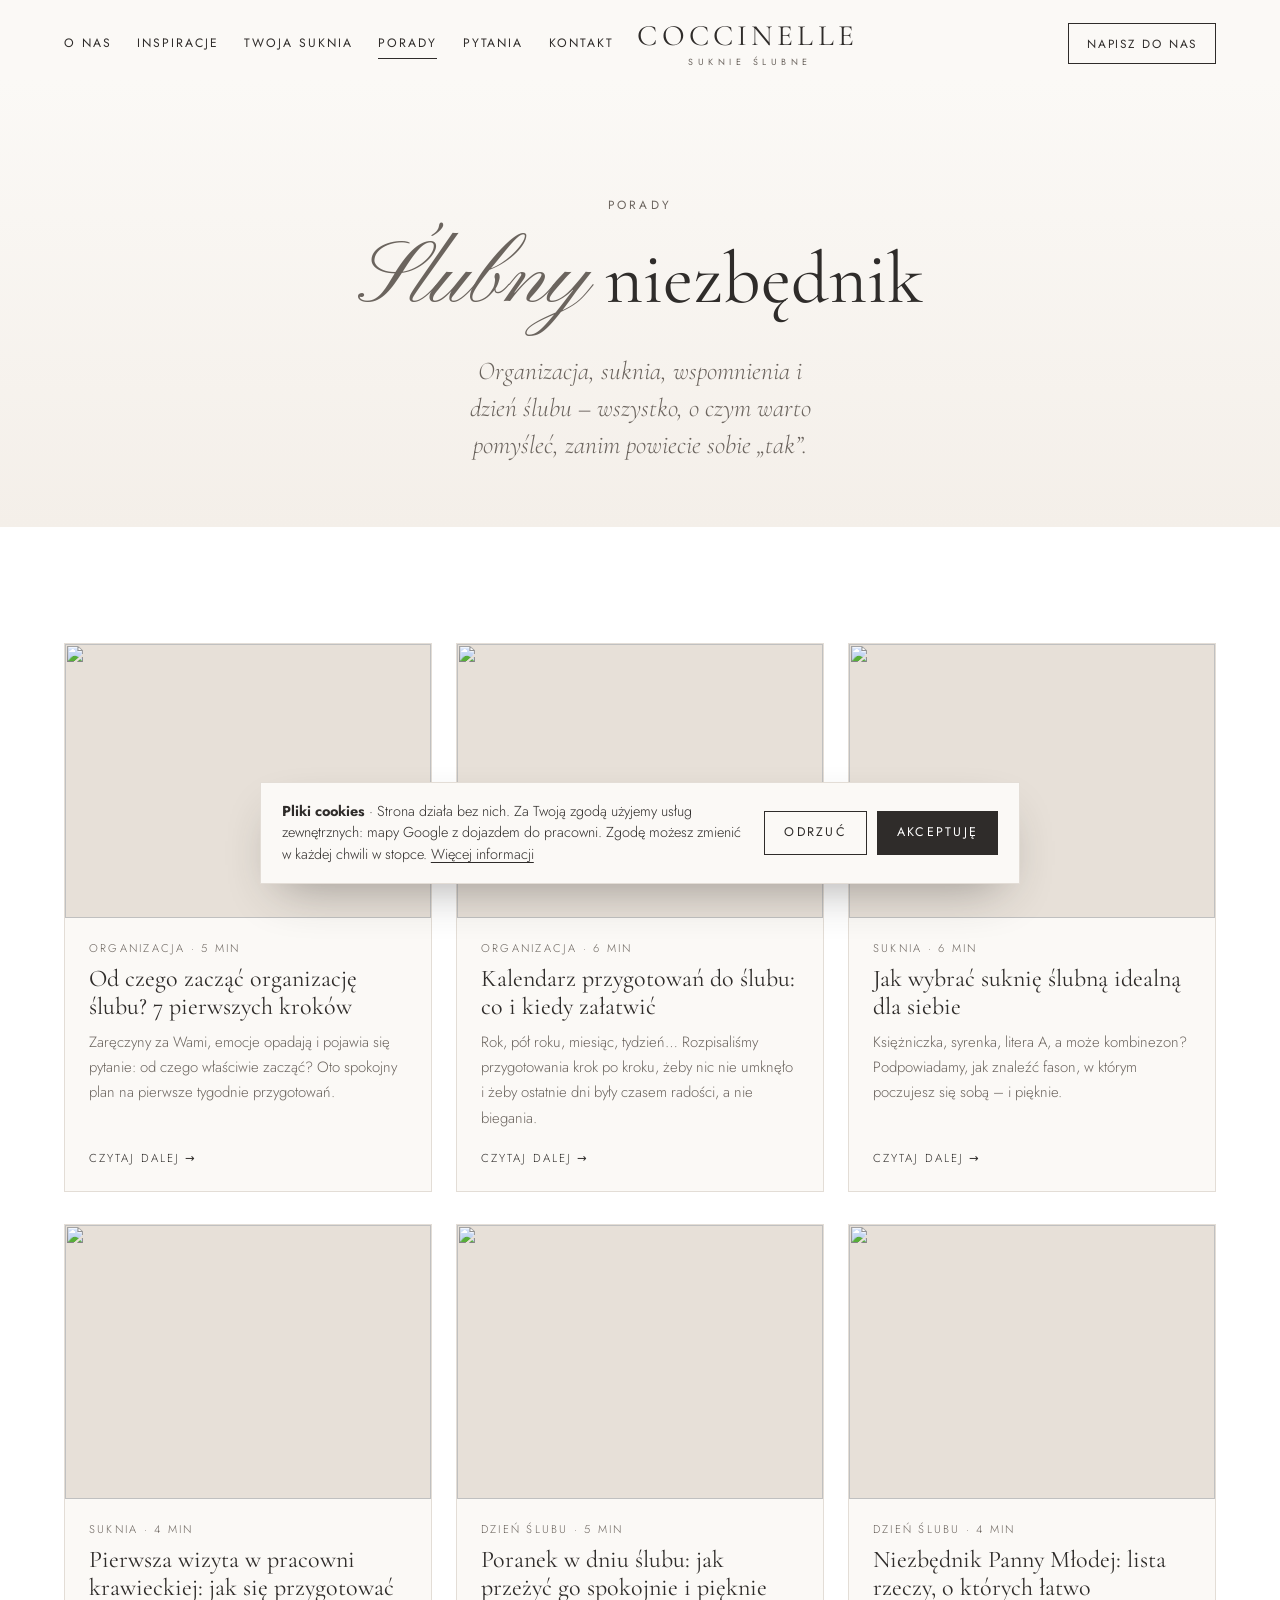
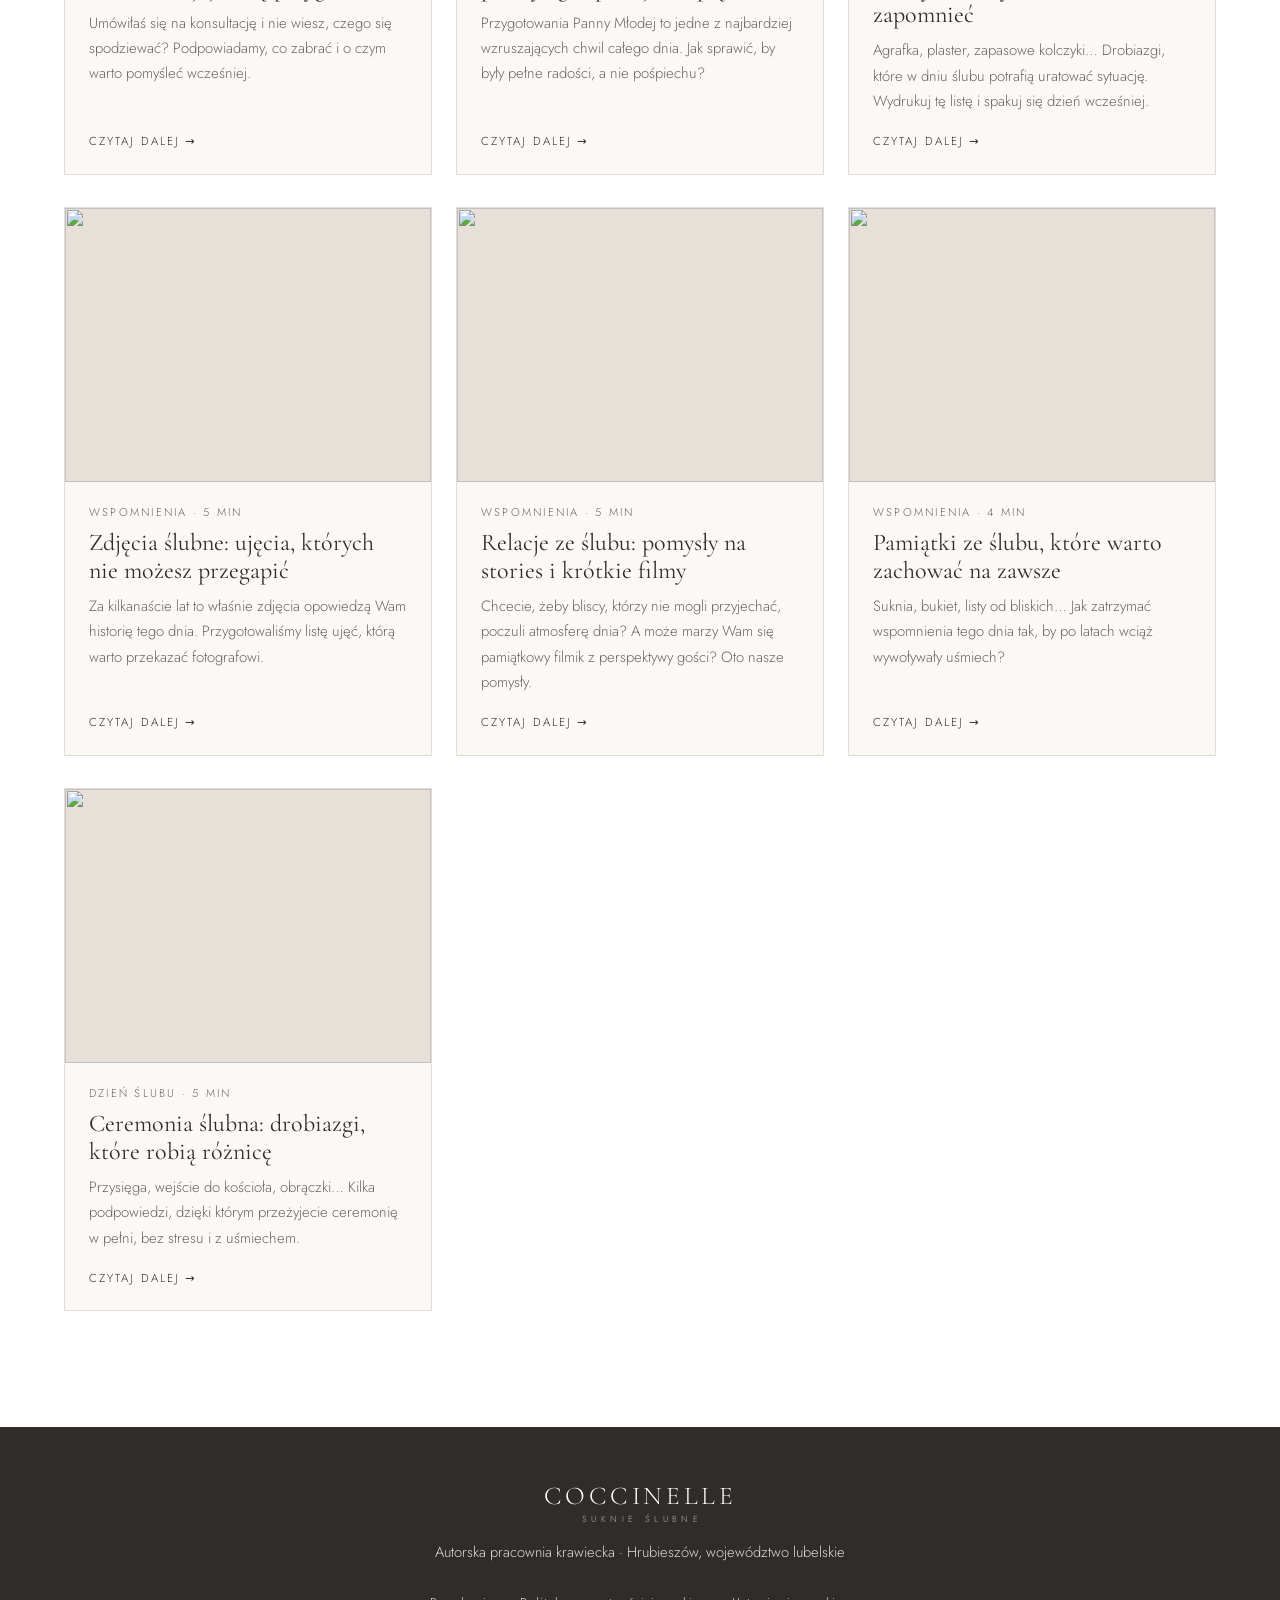
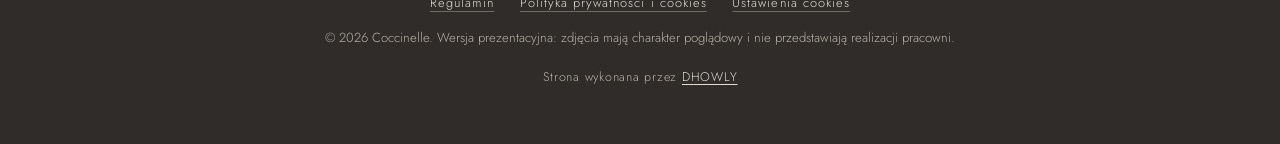
==== porady/index.html @ c15c044d "Merge main (opinie, godziny, cookies) do gałęzi domeny Co-Authored-By: Claude Opus 5.5 <noreply@anth" ====
<!doctype html>
<html lang="pl">
<head>
<meta charset="utf-8">
<meta name="viewport" content="width=device-width, initial-scale=1">
<title>Porady dla Panny Młodej · Coccinelle Suknie Ślubne</title>
<meta name="description" content="Jak zorganizować ślub, wybrać suknię i niczego nie zapomnieć. Praktyczne porady dla Par Młodych od pracowni Coccinelle.">
<meta property="og:title" content="Porady dla Panny Młodej · Coccinelle Suknie Ślubne">
<meta property="og:description" content="Jak zorganizować ślub, wybrać suknię i niczego nie zapomnieć. Praktyczne porady dla Par Młodych od pracowni Coccinelle.">
<meta property="og:type" content="website">
<meta property="og:locale" content="pl_PL">
<meta property="og:site_name" content="Coccinelle Suknie Ślubne">
<meta property="og:url" content="https://pracowniacoccinelle.com/porady/">
<link rel="canonical" href="https://pracowniacoccinelle.com/porady/">
<meta name="twitter:card" content="summary_large_image">
<meta property="og:image" content="https://images.unsplash.com/photo-1513128034602-7814ccaddd4e?auto=format&fit=crop&w=1200&q=80&h=630">
<meta name="theme-color" content="#fbf9f6">
<link rel="icon" href="../images/favicon.svg" type="image/svg+xml">
<link rel="apple-touch-icon" href="../images/apple-touch-icon.png">
<link rel="preconnect" href="https://fonts.googleapis.com">
<link rel="preconnect" href="https://fonts.gstatic.com" crossorigin>
<link rel="preconnect" href="https://images.unsplash.com">
<link href="https://fonts.googleapis.com/css2?family=Cormorant+Garamond:ital,wght@0,300;0,400;0,500;1,300;1,400&family=Jost:wght@300;400;500&family=Pinyon+Script&display=swap" rel="stylesheet">
<link rel="stylesheet" href="../style.css?v=15">
<script>document.documentElement.classList.add('js')</script>
</head>
<body class="blog-page">
<a class="skip-link" href="#main" data-i18n="skip">Przejdź do treści</a>

<header class="nav scrolled" id="top">
  <div class="nav-left">
    <button class="nav-toggle" type="button" aria-label="Otwórz menu" aria-expanded="false" aria-controls="nav-links"><span></span><span></span></button>
    <nav class="nav-links" id="nav-links" aria-label="Menu">
      <a href="../index.html#o-nas" data-i18n="nav.about">O nas</a>
      <a href="../index.html#suknie" data-i18n="nav.dresses">Inspiracje</a>
      <a href="../index.html#kreator" data-i18n="nav.creator">Twoja suknia</a>
      <a href="index.html" data-i18n="nav.blog" class="current">Porady</a>
      <a href="../index.html#pytania" data-i18n="nav.faq">Pytania</a>
      <a href="../index.html#kontakt" data-i18n="nav.contact">Kontakt</a>
      <a href="../index.html#wycena" class="nav-mobile-only" data-i18n="nav.quote">Napisz do nas</a>
    </nav>
  </div>
  <a href="../index.html" class="brand" aria-label="Coccinelle Suknie Ślubne">
    <span class="brand-text">Coccinelle<small>Suknie Ślubne</small></span>
  </a>
  <div class="nav-right">
    <a href="../index.html#wycena" class="nav-cta" data-i18n="nav.quote">Napisz do nas</a>
  </div>
</header>

<main id="main">
<section class="blog-hero">
  <p class="eyebrow" data-i18n="blog.eyebrow">Porady</p>
  <h1 data-i18n="blog.title"><span class="script">Ślubny</span> niezbędnik</h1>
  <p class="lead" data-i18n="blog.lead">Organizacja, suknia, wspomnienia i dzień ślubu – wszystko, o czym warto pomyśleć, zanim powiecie sobie „tak”.</p>
</section>

<section class="blog-list">
  <div class="post-grid">
    <a class="post-card reveal" href="od-czego-zaczac-organizacje-slubu.html">
      <div class="post-card-img"><img src="https://images.unsplash.com/photo-1513128034602-7814ccaddd4e?auto=format&fit=crop&w=700&q=80&h=520" alt="" loading="lazy"></div>
      <p class="post-meta"><span data-lang="pl">Organizacja · 5 min</span><span data-lang="fr" hidden>Organisation · 5 min</span></p>
      <h3><span data-lang="pl">Od czego zacząć organizację ślubu? 7 pierwszych kroków</span><span data-lang="fr" hidden>Par où commencer l&#x27;organisation du mariage ? 7 premières étapes</span></h3>
      <p class="post-excerpt"><span data-lang="pl">Zaręczyny za Wami, emocje opadają i pojawia się pytanie: od czego właściwie zacząć? Oto spokojny plan na pierwsze tygodnie przygotowań.</span><span data-lang="fr" hidden>Les fiançailles sont passées, l&#x27;émotion retombe et une question arrive : par où commencer ? Voici un plan serein pour les premières semaines.</span></p>
      <span class="post-more" data-i18n="blog.more">Czytaj dalej</span>
    </a>
    <a class="post-card reveal" href="kalendarz-przygotowan-do-slubu.html">
      <div class="post-card-img"><img src="https://images.unsplash.com/photo-1519225421980-715cb0215aed?auto=format&fit=crop&w=700&q=80&h=520" alt="" loading="lazy"></div>
      <p class="post-meta"><span data-lang="pl">Organizacja · 6 min</span><span data-lang="fr" hidden>Organisation · 6 min</span></p>
      <h3><span data-lang="pl">Kalendarz przygotowań do ślubu: co i kiedy załatwić</span><span data-lang="fr" hidden>Rétroplanning du mariage : quoi faire et quand</span></h3>
      <p class="post-excerpt"><span data-lang="pl">Rok, pół roku, miesiąc, tydzień… Rozpisaliśmy przygotowania krok po kroku, żeby nic nie umknęło i żeby ostatnie dni były czasem radości, a nie biegania.</span><span data-lang="fr" hidden>Un an, six mois, un mois, une semaine… Nous avons détaillé les préparatifs étape par étape, pour que rien ne vous échappe et que les derniers jours soient joyeux, pas une course.</span></p>
      <span class="post-more" data-i18n="blog.more">Czytaj dalej</span>
    </a>
    <a class="post-card reveal" href="jak-wybrac-suknie-slubna.html">
      <div class="post-card-img"><img src="https://images.unsplash.com/photo-1591221662157-6f62de5508eb?auto=format&fit=crop&w=700&q=80&h=520" alt="" loading="lazy"></div>
      <p class="post-meta"><span data-lang="pl">Suknia · 6 min</span><span data-lang="fr" hidden>Robe · 6 min</span></p>
      <h3><span data-lang="pl">Jak wybrać suknię ślubną idealną dla siebie</span><span data-lang="fr" hidden>Comment choisir la robe de mariée idéale pour vous</span></h3>
      <p class="post-excerpt"><span data-lang="pl">Księżniczka, syrenka, litera A, a może kombinezon? Podpowiadamy, jak znaleźć fason, w którym poczujesz się sobą – i pięknie.</span><span data-lang="fr" hidden>Princesse, sirène, trapèze ou combinaison ? Nos conseils pour trouver la coupe dans laquelle vous vous sentirez vous-même, et magnifique.</span></p>
      <span class="post-more" data-i18n="blog.more">Czytaj dalej</span>
    </a>
    <a class="post-card reveal" href="pierwsza-wizyta-w-pracowni.html">
      <div class="post-card-img"><img src="https://images.unsplash.com/photo-1521467752200-3bccf80f16ed?auto=format&fit=crop&w=700&q=80&h=520" alt="" loading="lazy"></div>
      <p class="post-meta"><span data-lang="pl">Suknia · 4 min</span><span data-lang="fr" hidden>Robe · 4 min</span></p>
      <h3><span data-lang="pl">Pierwsza wizyta w pracowni krawieckiej: jak się przygotować</span><span data-lang="fr" hidden>Premier rendez-vous à l&#x27;atelier de couture : comment se préparer</span></h3>
      <p class="post-excerpt"><span data-lang="pl">Umówiłaś się na konsultację i nie wiesz, czego się spodziewać? Podpowiadamy, co zabrać i o czym warto pomyśleć wcześniej.</span><span data-lang="fr" hidden>Vous avez pris rendez-vous et ne savez pas à quoi vous attendre ? Voici quoi apporter et à quoi réfléchir avant.</span></p>
      <span class="post-more" data-i18n="blog.more">Czytaj dalej</span>
    </a>
    <a class="post-card reveal" href="poranek-w-dniu-slubu.html">
      <div class="post-card-img"><img src="https://images.unsplash.com/photo-1532454781337-fc3edff34f91?auto=format&fit=crop&w=700&q=80&h=520" alt="" loading="lazy"></div>
      <p class="post-meta"><span data-lang="pl">Dzień ślubu · 5 min</span><span data-lang="fr" hidden>Jour J · 5 min</span></p>
      <h3><span data-lang="pl">Poranek w dniu ślubu: jak przeżyć go spokojnie i pięknie</span><span data-lang="fr" hidden>Le matin du mariage : le vivre sereinement et joliment</span></h3>
      <p class="post-excerpt"><span data-lang="pl">Przygotowania Panny Młodej to jedne z najbardziej wzruszających chwil całego dnia. Jak sprawić, by były pełne radości, a nie pośpiechu?</span><span data-lang="fr" hidden>Les préparatifs de la mariée font partie des moments les plus émouvants de la journée. Comment les remplir de joie plutôt que de précipitation ?</span></p>
      <span class="post-more" data-i18n="blog.more">Czytaj dalej</span>
    </a>
    <a class="post-card reveal" href="niezbednik-panny-mlodej.html">
      <div class="post-card-img"><img src="https://images.unsplash.com/photo-1708743978241-a447efb1ee02?auto=format&fit=crop&w=700&q=80&h=520" alt="" loading="lazy"></div>
      <p class="post-meta"><span data-lang="pl">Dzień ślubu · 4 min</span><span data-lang="fr" hidden>Jour J · 4 min</span></p>
      <h3><span data-lang="pl">Niezbędnik Panny Młodej: lista rzeczy, o których łatwo zapomnieć</span><span data-lang="fr" hidden>Le kit de survie de la mariée : tout ce qu&#x27;on oublie facilement</span></h3>
      <p class="post-excerpt"><span data-lang="pl">Agrafka, plaster, zapasowe kolczyki… Drobiazgi, które w dniu ślubu potrafią uratować sytuację. Wydrukuj tę listę i spakuj się dzień wcześniej.</span><span data-lang="fr" hidden>Épingle à nourrice, pansement, boucles d&#x27;oreilles de rechange… Ces petites choses qui sauvent la situation le jour J. Imprimez cette liste et préparez tout la veille.</span></p>
      <span class="post-more" data-i18n="blog.more">Czytaj dalej</span>
    </a>
    <a class="post-card reveal" href="zdjecia-slubne-lista-ujec.html">
      <div class="post-card-img"><img src="https://images.unsplash.com/photo-1583939003579-730e3918a45a?auto=format&fit=crop&w=700&q=80&h=520" alt="" loading="lazy"></div>
      <p class="post-meta"><span data-lang="pl">Wspomnienia · 5 min</span><span data-lang="fr" hidden>Souvenirs · 5 min</span></p>
      <h3><span data-lang="pl">Zdjęcia ślubne: ujęcia, których nie możesz przegapić</span><span data-lang="fr" hidden>Photos de mariage : les images à ne pas manquer</span></h3>
      <p class="post-excerpt"><span data-lang="pl">Za kilkanaście lat to właśnie zdjęcia opowiedzą Wam historię tego dnia. Przygotowaliśmy listę ujęć, którą warto przekazać fotografowi.</span><span data-lang="fr" hidden>Dans quelques années, ce sont les photos qui vous raconteront l&#x27;histoire de cette journée. Voici une liste de plans à transmettre à votre photographe.</span></p>
      <span class="post-more" data-i18n="blog.more">Czytaj dalej</span>
    </a>
    <a class="post-card reveal" href="pomysly-na-relacje-ze-slubu.html">
      <div class="post-card-img"><img src="https://images.unsplash.com/photo-1648154164366-d067faecdc51?auto=format&fit=crop&w=700&q=80&h=520" alt="" loading="lazy"></div>
      <p class="post-meta"><span data-lang="pl">Wspomnienia · 5 min</span><span data-lang="fr" hidden>Souvenirs · 5 min</span></p>
      <h3><span data-lang="pl">Relacje ze ślubu: pomysły na stories i krótkie filmy</span><span data-lang="fr" hidden>Mariage en stories : idées de vidéos courtes et de stories</span></h3>
      <p class="post-excerpt"><span data-lang="pl">Chcecie, żeby bliscy, którzy nie mogli przyjechać, poczuli atmosferę dnia? A może marzy Wam się pamiątkowy filmik z perspektywy gości? Oto nasze pomysły.</span><span data-lang="fr" hidden>Vous voulez que vos proches qui n&#x27;ont pas pu venir ressentent l&#x27;ambiance ? Ou rêvez d&#x27;un petit film souvenir vu par les invités ? Voici nos idées.</span></p>
      <span class="post-more" data-i18n="blog.more">Czytaj dalej</span>
    </a>
    <a class="post-card reveal" href="pamiatki-ze-slubu.html">
      <div class="post-card-img"><img src="https://images.unsplash.com/photo-1515934751635-c81c6bc9a2d8?auto=format&fit=crop&w=700&q=80&h=520" alt="" loading="lazy"></div>
      <p class="post-meta"><span data-lang="pl">Wspomnienia · 4 min</span><span data-lang="fr" hidden>Souvenirs · 4 min</span></p>
      <h3><span data-lang="pl">Pamiątki ze ślubu, które warto zachować na zawsze</span><span data-lang="fr" hidden>Les souvenirs de mariage à garder pour toujours</span></h3>
      <p class="post-excerpt"><span data-lang="pl">Suknia, bukiet, listy od bliskich… Jak zatrzymać wspomnienia tego dnia tak, by po latach wciąż wywoływały uśmiech?</span><span data-lang="fr" hidden>La robe, le bouquet, les lettres des proches… Comment garder les souvenirs de cette journée pour qu&#x27;ils fassent encore sourire des années plus tard ?</span></p>
      <span class="post-more" data-i18n="blog.more">Czytaj dalej</span>
    </a>
    <a class="post-card reveal" href="ceremonia-slubna-drobiazgi.html">
      <div class="post-card-img"><img src="https://images.unsplash.com/photo-1523438885200-e635ba2c371e?auto=format&fit=crop&w=700&q=80&h=520" alt="" loading="lazy"></div>
      <p class="post-meta"><span data-lang="pl">Dzień ślubu · 5 min</span><span data-lang="fr" hidden>Jour J · 5 min</span></p>
      <h3><span data-lang="pl">Ceremonia ślubna: drobiazgi, które robią różnicę</span><span data-lang="fr" hidden>La cérémonie : les petits détails qui font la différence</span></h3>
      <p class="post-excerpt"><span data-lang="pl">Przysięga, wejście do kościoła, obrączki… Kilka podpowiedzi, dzięki którym przeżyjecie ceremonię w pełni, bez stresu i z uśmiechem.</span><span data-lang="fr" hidden>Les vœux, l&#x27;entrée, les alliances… Quelques conseils pour vivre pleinement la cérémonie, sans stress et avec le sourire.</span></p>
      <span class="post-more" data-i18n="blog.more">Czytaj dalej</span>
    </a>
  </div>
</section>

</main>

<footer class="footer">
  <p class="footer-brand">Coccinelle<small>Suknie Ślubne</small></p>
  <p data-i18n="foot.1">Autorska pracownia krawiecka · Hrubieszów, województwo lubelskie</p>
  <nav class="footer-links" aria-label="Informacje prawne" data-i18n-aria="foot.legal">
    <a href="../informacje/regulamin.html" data-i18n="foot.terms">Regulamin</a>
    <a href="../informacje/prywatnosc.html" data-i18n="foot.privacy">Polityka prywatności i cookies</a>
    <button type="button" class="cookie-open" data-i18n="foot.cookies" hidden>Ustawienia cookies</button>
  </nav>
  <p class="muted">© <span id="year"></span> Coccinelle. <span data-provisional data-i18n="foot.2">Wersja prezentacyjna: zdjęcia mają charakter poglądowy i nie przedstawiają realizacji pracowni.</span></p>
  <p class="muted made-by" id="made-by" hidden></p>
</footer>

<script src="../i18n.js?v=15"></script>
<script src="../content.js?v=15"></script>
<script src="../script.js?v=15"></script>
<script src="../footer.js?v=15"></script>
</body>
</html>
---- style.css ----
/* =====================================================================
   Coccinelle Suknie Ślubne · arkusz stylów
   ===================================================================== */
:root{
  --ivory:#fbf9f6;
  --cream:#f4efe9;
  --sand:#e7e0d8;
  --line:#e3ddd6;
  --stone:#a59d95;      /* tylko dekoracje · décor uniquement */
  --muted:#6b645e;      /* małe teksty (kontrast AA) · petits textes */
  --text:#45413e;
  --ink:#2f2c2a;
  --rose:#b4636a;
  --ok:#4f6f52;
  --err:#9d4b40;
  --serif:'Cormorant Garamond', Georgia, serif;
  --sans:'Jost', system-ui, -apple-system, 'Segoe UI', sans-serif;
  --script:'Pinyon Script', cursive;
  --pad-x:clamp(1.15rem,5vw,4rem);
  --pad-y:clamp(4.5rem,9vw,7.5rem);
  --ease:cubic-bezier(.2,.7,.2,1);
}
*{box-sizing:border-box;margin:0;padding:0}
html{scroll-behavior:smooth;scroll-padding-top:5.5rem;-webkit-text-size-adjust:100%}
body{font-family:var(--sans);font-weight:300;color:var(--text);background:var(--ivory);line-height:1.7;font-size:1rem;-webkit-font-smoothing:antialiased;overflow-x:hidden}
body.modal-open,body.menu-open{overflow:hidden}
img{display:block;max-width:100%;height:auto}
a{color:inherit}
button{font:inherit;color:inherit}
h1,h2,h3,h4{font-family:var(--serif);font-weight:400;line-height:1.15;color:var(--ink)}
h2{font-size:clamp(2.1rem,4.4vw,3.2rem);letter-spacing:-.005em}
h2 em,h3 em{font-style:italic;color:var(--muted)}
.script{font-family:var(--script);font-weight:400}
.eyebrow{font-size:.74rem;font-weight:400;letter-spacing:.26em;text-transform:uppercase;color:var(--muted);margin-bottom:1rem}
.muted{color:var(--muted);font-size:.92rem}
section{padding:var(--pad-y) var(--pad-x)}
[hidden]{display:none!important}
.sr-only{position:absolute!important;width:1px;height:1px;padding:0;margin:-1px;overflow:hidden;clip:rect(0 0 0 0);white-space:nowrap;border:0}
.skip-link{position:absolute;left:1rem;top:-3rem;z-index:200;background:var(--ink);color:#fff;padding:.6rem 1rem;text-decoration:none;font-size:.85rem}
.skip-link:focus{top:1rem}
:focus-visible{outline:2px solid var(--ink);outline-offset:3px}
.hero-full :focus-visible,.has-hero .nav:not(.scrolled) :focus-visible,.footer :focus-visible{outline-color:#fff}

/* ---------- Przyciski · Boutons ---------- */
.btn{display:inline-flex;align-items:center;justify-content:center;gap:.6rem;min-height:3.1rem;padding:.85rem 1.9rem;font-family:var(--sans);font-size:.78rem;font-weight:400;letter-spacing:.18em;text-transform:uppercase;text-decoration:none;border:1px solid var(--ink);background:none;color:var(--ink);cursor:pointer;transition:background .3s,color .3s,border-color .3s}
.btn-dark{background:var(--ink);color:#fff}
.btn-dark:hover{background:#4a4542;border-color:#4a4542}
.btn-ghost:hover{background:var(--ink);color:#fff}
.btn[disabled]{opacity:.4;cursor:not-allowed;pointer-events:none}
.btn-light{background:#fff;color:var(--ink);border-color:#fff}
.btn-light:hover{background:transparent;color:#fff}
.btn-outline-light{border-color:rgba(255,255,255,.85);color:#fff}
.btn-outline-light:hover{background:#fff;color:var(--ink)}
.link-btn{background:none;border:0;padding:.2rem 0;font-size:.82rem;letter-spacing:.06em;color:var(--muted);text-decoration:underline;text-underline-offset:3px;cursor:pointer}
.link-btn:hover{color:var(--ink)}

/* ---------- Nawigacja (menu po lewej) · Navigation ---------- */
.nav{position:fixed;inset:0 0 auto 0;z-index:50;display:grid;grid-template-columns:1fr auto 1fr;align-items:center;padding:1.3rem var(--pad-x);transition:background .35s,padding .35s,box-shadow .35s,color .35s;color:var(--ink)}
.nav.scrolled{background:rgba(251,249,246,.96);backdrop-filter:blur(8px);-webkit-backdrop-filter:blur(8px);box-shadow:0 1px 0 var(--line);padding-top:.8rem;padding-bottom:.8rem}
.nav-left{display:flex;align-items:center;gap:1.2rem;justify-self:start}
.nav-right{justify-self:end;display:flex;align-items:center}
.brand{justify-self:center;display:flex;flex-direction:column;align-items:center;text-decoration:none;padding:0 1.5rem}
.brand-text{display:block;font-family:var(--serif);font-size:1.85rem;font-weight:400;letter-spacing:.14em;text-transform:uppercase;text-align:center;line-height:1}
.brand-text small{display:block;font-family:var(--sans);font-size:.56rem;letter-spacing:.5em;padding-left:.5em;text-transform:uppercase;color:var(--muted);margin-top:.45rem}
.nav-links{display:flex;gap:1.6rem;align-items:center}
.nav-links a{text-decoration:none;font-size:.76rem;font-weight:400;letter-spacing:.16em;text-transform:uppercase;position:relative;white-space:nowrap;padding:.3rem 0}
.nav-links a::after{content:"";position:absolute;left:0;bottom:0;height:1px;width:0;background:currentColor;transition:width .3s}
.nav-links a:hover::after,.nav-links a.current::after{width:100%}
.nav-cta{text-decoration:none;font-size:.74rem;font-weight:400;letter-spacing:.16em;text-transform:uppercase;border:1px solid currentColor;padding:.6rem 1.1rem;transition:background .3s,color .3s;white-space:nowrap}
.nav-cta:hover{background:var(--ink);color:#fff;border-color:var(--ink)}
.nav-mobile-only{display:none}
.nav-toggle{display:none;background:none;border:0;width:44px;height:44px;position:relative;cursor:pointer;margin-left:-10px}
.nav-toggle span{position:absolute;left:10px;right:10px;height:1px;background:currentColor;transition:transform .3s,top .3s}
.nav-toggle span:first-child{top:17px}.nav-toggle span:last-child{top:26px}
.nav-toggle[aria-expanded="true"] span:first-child{top:22px;transform:rotate(45deg)}
.nav-toggle[aria-expanded="true"] span:last-child{top:22px;transform:rotate(-45deg)}
.has-hero .nav:not(.scrolled){color:#fff}
.has-hero .nav:not(.scrolled) .brand-text small{color:rgba(255,255,255,.85)}
.has-hero .nav:not(.scrolled) .nav-cta:hover{background:#fff;color:var(--ink);border-color:#fff}
.has-hero .nav:not(.scrolled)::before{content:"";position:absolute;inset:0 0 -50px 0;background:linear-gradient(rgba(20,18,17,.5),transparent);z-index:-1;pointer-events:none}
@media (max-width:1180px) and (min-width:861px){
  .nav-links{gap:1rem}.nav-links a{font-size:.68rem;letter-spacing:.1em}
  .brand{padding:0 1rem}.brand-text{font-size:1.4rem;letter-spacing:.1em}
}
@media (max-width:860px){
  .nav{padding-top:.9rem;padding-bottom:.9rem}
  .nav-toggle{display:block;z-index:6}
  .nav-links{position:fixed;inset:0 auto 0 0;width:min(82vw,330px);height:100vh;height:100dvh;flex-direction:column;align-items:flex-start;gap:1.4rem;background:var(--ivory);color:var(--ink);padding:6.5rem 2rem 3rem;transform:translateX(-102%);visibility:hidden;transition:transform .4s var(--ease),visibility 0s .4s;box-shadow:10px 0 30px -15px rgba(0,0,0,.25);z-index:5}
  .nav-links.open{transform:none;visibility:visible;transition:transform .4s var(--ease)}
  .nav-links a{font-size:.9rem;letter-spacing:.16em;color:var(--ink)}
  .nav-mobile-only{display:inline}
  .brand{padding:0 .5rem}
  .brand-text{font-size:1.3rem;letter-spacing:.1em}
  .brand-text small{font-size:.48rem;letter-spacing:.38em}
  .nav-cta{padding:.5rem .75rem;font-size:.64rem;letter-spacing:.1em}
  body.menu-open .nav{color:var(--ink)}
  body.menu-open::after{content:"";position:fixed;inset:0;background:rgba(30,28,27,.35);z-index:40}
}
@media (max-width:420px){.brand-text small{display:none}.nav-cta{font-size:.6rem;padding:.45rem .6rem}}

/* ---------- Hero ---------- */
.hero-full{position:relative;display:flex;align-items:flex-end;min-height:100vh;min-height:100svh;padding:0 clamp(1.2rem,6vw,5rem) clamp(4.5rem,11vh,7.5rem);background:#2b2826;color:#fff;overflow:hidden}
.hero-bg,.hero-bg img{position:absolute;inset:0;width:100%;height:100%}
.hero-bg img{object-fit:cover;object-position:center 60%;animation:heroZoom 16s ease-out both}
@keyframes heroZoom{from{transform:scale(1.06)}to{transform:scale(1)}}
.hero-full::after{content:"";position:absolute;inset:0;background:linear-gradient(90deg,rgba(25,22,20,.62) 0%,rgba(25,22,20,.25) 55%,rgba(25,22,20,0) 80%),linear-gradient(0deg,rgba(25,22,20,.45),transparent 45%)}
.hero-text{position:relative;z-index:1;max-width:640px;animation:heroIn 1s .15s var(--ease) both}
@keyframes heroIn{from{opacity:0;transform:translateY(18px)}to{opacity:1;transform:none}}
.hero-full .eyebrow{color:rgba(255,255,255,.9)}
.hero-full h1{color:#fff;font-size:clamp(2.7rem,6.4vw,5.4rem);margin-bottom:1.3rem}
.hero-full h1 .script{display:block;font-size:1.3em;line-height:1.1;margin-bottom:.05em}
.lead{font-family:var(--serif);font-style:italic;font-size:clamp(1.25rem,2.2vw,1.6rem);color:var(--muted);max-width:32ch;margin-bottom:2.3rem;line-height:1.45}
.hero-full .lead{color:rgba(255,255,255,.92)}
.hero-actions{display:flex;gap:.9rem;flex-wrap:wrap}
@media (max-width:860px){
  .hero-full{align-items:flex-start;text-align:center;padding-top:7.5rem;padding-bottom:4rem}
  .hero-text{margin:0 auto}
  .hero-full .lead{margin-left:auto;margin-right:auto}
  .hero-actions{justify-content:center}
  .hero-bg img{object-position:40% 100%}
  .hero-full::after{background:linear-gradient(180deg,rgba(25,22,20,.6) 0%,rgba(25,22,20,.3) 55%,rgba(25,22,20,.05) 100%)}
}
@media (max-width:560px){
  .hero-full .eyebrow{letter-spacing:.16em;font-size:.7rem}
  .hero-full h1{font-size:2.55rem}
  .hero-actions{flex-direction:column;align-items:stretch;max-width:320px;margin:0 auto}
}

/* ---------- Pasek · Bandeau ---------- */
.marquee{overflow:hidden;background:var(--ink);color:#ece6df;padding:1rem 0;white-space:nowrap}
.marquee-track{display:inline-flex;gap:2.2rem;align-items:center;animation:mq 45s linear infinite;font-family:var(--serif);font-style:italic;font-size:1.2rem}
.marquee-track i{font-style:normal;font-size:.65rem;color:var(--stone)}
@keyframes mq{to{transform:translateX(-50%)}}

/* ---------- Nagłówki sekcji · Titres de section ---------- */
.section-head{text-align:center;max-width:660px;margin:0 auto 3rem}
.section-head h2{margin-bottom:1rem}
.section-head p:not(.eyebrow){color:var(--muted);font-size:1.02rem}

/* ---------- O nas · L'atelier ---------- */
.about{display:grid;grid-template-columns:1fr 1.15fr;gap:clamp(2.5rem,7vw,6rem);align-items:center;max-width:1200px;margin:0 auto}
.about-img{position:relative}
.about-img img{aspect-ratio:4/5;object-fit:cover;width:100%;position:relative;z-index:1;background:var(--cream)}
.about-img::before{content:"";position:absolute;inset:1.5rem -1.5rem -1.5rem 1.5rem;border:1px solid var(--sand)}
.about-text h2{margin-bottom:1.5rem}
.about-text p{margin-bottom:1.1rem}
.values{list-style:none;display:grid;grid-template-columns:repeat(3,1fr);gap:1.5rem;margin-top:2rem;padding-top:1.8rem;border-top:1px solid var(--line)}
.values strong{display:block;font-family:var(--serif);font-weight:500;font-size:1.25rem;color:var(--ink)}
.values span{font-size:.9rem;color:var(--muted)}

/* ---------- Dlaczego · Pourquoi ---------- */
.why{background:var(--cream)}
.why-grid{max-width:1100px;margin:0 auto;display:grid;grid-template-columns:repeat(3,1fr);gap:clamp(1.5rem,4vw,3.5rem);text-align:center}
.why-grid svg{width:46px;height:46px;color:var(--stone);margin:0 auto 1.2rem;display:block}
.why-grid h3{font-size:1.6rem;margin-bottom:.6rem}
.why-grid p{color:var(--muted);font-size:.97rem}

/* ---------- Galeria · Galerie ---------- */
.gallery-section{background:#fff}
.filters{display:flex;justify-content:center;flex-wrap:wrap;gap:.5rem;margin-bottom:2.5rem}
.filters button{background:none;border:1px solid var(--line);font-size:.74rem;font-weight:400;letter-spacing:.14em;text-transform:uppercase;color:var(--muted);cursor:pointer;padding:.6rem 1.1rem;min-height:2.6rem;transition:.25s}
.filters button:hover{border-color:var(--stone);color:var(--ink)}
.filters button[aria-pressed="true"]{background:var(--ink);border-color:var(--ink);color:#fff}
.gallery{max-width:1200px;margin:0 auto;display:grid;grid-template-columns:repeat(3,1fr);grid-auto-rows:330px;gap:1.1rem;grid-auto-flow:dense}
.g-item{position:relative;overflow:hidden;background:var(--cream)}
.g-item.tall{grid-row:span 2}
.g-open{display:block;width:100%;height:100%;border:0;padding:0;background:none;cursor:pointer}
.g-open img{width:100%;height:100%;object-fit:cover;transition:transform .8s var(--ease)}
.g-item:hover .g-open img{transform:scale(1.04)}
.g-item figcaption{position:absolute;left:0;right:0;bottom:0;padding:3rem 1.2rem 1rem;background:linear-gradient(transparent,rgba(32,29,27,.72));color:#fff;font-family:var(--serif);font-size:1.2rem;line-height:1.25;pointer-events:none;opacity:0;transform:translateY(8px);transition:opacity .35s,transform .35s}
.g-cat{display:block;font-family:var(--sans);font-size:.64rem;letter-spacing:.2em;text-transform:uppercase;opacity:.9;margin-bottom:.25rem}
.g-item:hover figcaption,.g-item:focus-within figcaption{opacity:1;transform:none}
@media (hover:none){.g-item figcaption{opacity:1;transform:none}}
.g-open:focus-visible{outline-offset:-4px;outline-color:#fff;box-shadow:inset 0 0 0 4px var(--ink)}
.provisional-note{text-align:center;color:var(--muted);font-size:.85rem;margin-top:1.4rem}
.gallery-more{text-align:center;margin-top:2.5rem;font-family:var(--serif);font-size:1.2rem;font-style:italic;color:var(--muted)}
.gallery-more a{color:var(--ink);text-underline-offset:3px}

/* Serduszko · Cœur */
.fav-btn{position:absolute;top:.7rem;right:.7rem;z-index:2;width:44px;height:44px;border-radius:50%;border:0;background:rgba(255,255,255,.9);display:grid;place-items:center;cursor:pointer;transition:transform .2s,background .2s}
.fav-btn svg{width:20px;height:20px;fill:none;stroke:var(--ink);stroke-width:1.4}
.fav-btn:hover{transform:scale(1.08);background:#fff}
.fav-btn[aria-pressed="true"] svg{fill:var(--rose);stroke:var(--rose)}

/* Realizacje (pojawią się z prawdziwymi zdjęciami) */
.realizacje{max-width:1200px;margin:5rem auto 0}
.realizacje h3{font-size:clamp(1.8rem,3.5vw,2.5rem)}
.real-grid{display:grid;grid-template-columns:repeat(auto-fill,minmax(260px,1fr));gap:1.2rem}
.real-item img{aspect-ratio:4/5;object-fit:cover;width:100%}
.real-item figcaption{padding:.8rem 0}
.real-item strong{display:block;font-family:var(--serif);font-size:1.3rem;font-weight:500;color:var(--ink)}
.real-item span{color:var(--muted);font-size:.92rem}

/* ---------- Fiche inspiracji (dialog) ---------- */
dialog{border:0;padding:0;background:transparent;color:inherit;max-width:none;max-height:none}
dialog::backdrop{background:rgba(30,28,27,.72)}
.sheet{width:min(1080px,94vw);margin:auto}
.sheet[open]{animation:sheetIn .3s var(--ease)}
@keyframes sheetIn{from{opacity:0;transform:translateY(12px)}to{opacity:1;transform:none}}
.sheet-inner{position:relative;display:grid;grid-template-columns:1.15fr 1fr;background:var(--ivory);max-height:92vh;max-height:92dvh;overflow:auto}
.sheet-img{background:var(--cream);min-height:100%}
.sheet-img img{width:100%;height:100%;max-height:92vh;object-fit:cover}
.sheet-body{padding:clamp(1.6rem,4vw,3rem);display:flex;flex-direction:column}
.sheet-body h3{font-size:clamp(1.9rem,3.2vw,2.6rem);margin-bottom:1rem}
.sheet-body h3:focus{outline:none}
.sheet-desc{font-size:1.05rem;margin-bottom:1.8rem}
.sheet-actions{display:grid;gap:.7rem;margin-bottom:1.6rem}
.fav-toggle svg{width:18px;height:18px;fill:none;stroke:currentColor;stroke-width:1.5}
.fav-toggle[aria-pressed="true"] svg{fill:var(--rose);stroke:var(--rose)}
.fav-toggle[aria-pressed="true"]:hover svg{fill:#fff;stroke:#fff}
.sheet-note{font-size:.84rem;color:var(--muted);border-top:1px solid var(--line);padding-top:1rem;margin-top:auto}
.sheet-note a{color:inherit}
.sheet-nav{display:flex;justify-content:space-between;align-items:center;margin-top:1.3rem;font-size:.8rem;color:var(--muted)}
.sheet-nav button{background:none;border:0;font-size:.74rem;letter-spacing:.14em;text-transform:uppercase;cursor:pointer;padding:.6rem 0;color:var(--ink)}
.sheet-nav button[disabled]{opacity:.3;cursor:default}
.sheet-close{position:absolute;top:.6rem;right:.6rem;width:44px;height:44px;border-radius:50%;border:0;background:rgba(255,255,255,.92);font-size:1.7rem;font-weight:200;line-height:1;cursor:pointer;color:var(--ink)}
@media (max-width:760px){
  .sheet{width:100vw;max-width:100vw;height:100%;max-height:100%;margin:0}
  .sheet-inner{grid-template-columns:1fr;max-height:100vh;max-height:100dvh;height:100%}
  .sheet-img{min-height:0}
  .sheet-img img{height:58vh;max-height:58vh;object-fit:contain}
}

/* ---------- „Moje inspiracje” ---------- */
.fav-pill{position:fixed;right:1rem;bottom:1rem;z-index:60;display:flex;align-items:center;gap:.6rem;background:var(--ink);color:#fff;border:0;padding:.8rem 1.1rem;min-height:48px;font-size:.74rem;letter-spacing:.14em;text-transform:uppercase;cursor:pointer;box-shadow:0 14px 30px -12px rgba(0,0,0,.45);transform:translateY(160%);transition:transform .4s var(--ease)}
.fav-pill.show{transform:none}
.fav-pill.pulse{animation:pulse .5s}
@keyframes pulse{50%{transform:scale(1.06)}}
.fav-pill svg{width:18px;height:18px;fill:#e7b3b8;stroke:none}
.fav-pill b{background:#fff;color:var(--ink);border-radius:20px;padding:.05rem .55rem;font-weight:500}
.fav-drawer{position:fixed;inset:0 0 0 auto;margin:0 0 0 auto;width:min(92vw,410px);height:100%;max-height:100%;background:var(--ivory)}
.fav-drawer[open]{display:flex;flex-direction:column;padding:1.4rem;animation:drawerIn .35s var(--ease)}
@keyframes drawerIn{from{transform:translateX(30px);opacity:0}to{transform:none;opacity:1}}
.fd-head{display:flex;justify-content:space-between;align-items:center;border-bottom:1px solid var(--line);padding-bottom:.9rem}
.fd-head h3{font-size:1.8rem}
.fd-close{background:none;border:0;width:44px;height:44px;font-size:1.9rem;font-weight:200;cursor:pointer;color:var(--ink)}
.fd-list{list-style:none;overflow:auto;flex:1;padding:.8rem 0}
.fd-list li{display:flex;align-items:center;gap:.5rem;border-bottom:1px solid var(--line)}
.fd-open{flex:1;display:grid;grid-template-columns:64px 1fr;gap:1rem;align-items:center;background:none;border:0;padding:.6rem 0;text-align:left;cursor:pointer}
.fd-open img{width:64px;height:80px;object-fit:cover;background:var(--cream)}
.fd-open span{font-family:var(--serif);font-size:1.15rem;color:var(--ink);line-height:1.25}
.fd-rm{background:none;border:0;width:44px;height:44px;font-size:1.4rem;color:var(--muted);cursor:pointer}
.fd-rm:hover{color:var(--ink)}
.fd-empty{flex:1;padding:1.6rem 0;color:var(--muted)}
.fd-empty p+p{margin-top:.8rem;font-size:.92rem}
.fd-actions{display:grid;gap:.6rem;padding-top:1rem}
.fd-toast,.k-toast,.copy-msg{text-align:center;font-size:.86rem;color:var(--ok);min-height:1.3em;overflow-wrap:anywhere}

/* ---------- Kreator ---------- */
.kreator{background:linear-gradient(180deg,#fff,var(--cream))}
.kreator-app{max-width:1020px;margin:0 auto;background:var(--ivory);border:1px solid var(--line);padding:clamp(1.3rem,4vw,3rem);box-shadow:0 30px 60px -45px rgba(47,44,42,.4)}
.k-progress{list-style:none;display:grid;grid-template-columns:repeat(6,1fr);gap:.4rem;margin-bottom:2rem}
.k-progress li>*{display:flex;flex-direction:column;gap:.35rem;width:100%;background:none;border:0;padding:0 0 .2rem;text-align:left;font-size:.68rem;letter-spacing:.12em;text-transform:uppercase;color:var(--muted)}
.k-progress li>*::before{content:"";height:2px;background:var(--sand);transition:background .3s}
.k-progress li.done>*::before{background:var(--stone)}
.k-progress li.on>*::before{background:var(--ink)}
.k-progress li.on>*{color:var(--ink)}
.k-progress button{cursor:pointer}
.k-progress button:hover em{text-decoration:underline}
.k-progress b{display:none}
.k-progress em{font-style:normal}
.k-step h3{font-size:clamp(1.75rem,3.4vw,2.4rem);text-align:center;margin-bottom:.4rem}
.k-step h3:focus,.board h3:focus{outline:none}
.k-hint{text-align:center;color:var(--muted);max-width:52ch;margin:0 auto}
.k-small{font-size:.85rem;color:var(--muted)}
.k-center{text-align:center;margin-top:.8rem}
.k-opts{display:grid;gap:.9rem;margin:1.8rem 0}
.k-photo{grid-template-columns:repeat(4,1fr)}
.k-sketch{grid-template-columns:repeat(auto-fit,minmax(150px,1fr))}
.k-swatch{grid-template-columns:repeat(auto-fit,minmax(140px,1fr))}
.k-opt{background:#fff;border:1px solid var(--line);padding:0 0 1rem;cursor:pointer;text-align:center;display:flex;flex-direction:column;align-items:center;gap:.2rem;transition:border-color .25s,box-shadow .25s,transform .25s;position:relative}
.k-opt:hover{border-color:var(--stone);transform:translateY(-2px)}
.k-opt.on,.k-opt[aria-pressed="true"]{border-color:var(--ink);box-shadow:0 0 0 1px var(--ink)}
.k-opt.on::after{content:"";position:absolute;top:.55rem;right:.55rem;width:24px;height:24px;border-radius:50%;background:var(--ink) url("data:image/svg+xml,%3Csvg xmlns='http://www.w3.org/2000/svg' viewBox='0 0 24 24'%3E%3Cpath d='M6 12.5l4 4 8-9' fill='none' stroke='%23fff' stroke-width='2'/%3E%3C/svg%3E") center/16px no-repeat}
.k-opt .k-photo{display:block;width:100%;aspect-ratio:4/5;overflow:hidden;margin-bottom:.7rem;background:var(--cream)}
.k-opt .k-photo img{width:100%;height:100%;object-fit:cover}
.k-opt .k-sketch{display:block;width:100%;background:linear-gradient(180deg,#fff,var(--ivory));border-bottom:1px solid var(--line);margin-bottom:.7rem;padding:.6rem}
.k-sketch .croquis{width:100%;height:auto;display:block}
.k-sketch-full .croquis{height:220px}
.k-sketch-bust .croquis{height:150px}
.k-sketch-arms .croquis{height:180px}
.k-opt .swatch{width:68px;height:68px;border-radius:50%;border:1px solid var(--line);box-shadow:inset 0 0 0 4px #fff;margin:1.3rem auto .7rem;display:block}
.k-opt strong{font-family:var(--serif);font-weight:500;font-size:1.22rem;color:var(--ink);padding:0 .6rem;line-height:1.2}
.k-opt small{font-size:.84rem;color:var(--muted);padding:0 .8rem;line-height:1.4}
.k-date{display:grid;gap:.45rem;max-width:520px;margin:1.8rem auto}
.k-date label{font-size:.74rem;letter-spacing:.16em;text-transform:uppercase;color:var(--muted);margin-top:.6rem}
.k-date input,.k-date textarea{font:inherit;font-size:1rem;color:var(--ink);border:0;border-bottom:1px solid var(--stone);padding:.6rem 0;background:transparent;border-radius:0;width:100%}
.k-date input:focus,.k-date textarea:focus{outline:none;border-color:var(--ink);box-shadow:0 1px 0 var(--ink)}
.k-nav{display:flex;justify-content:space-between;align-items:center;gap:1rem}

/* Szkic · Croquis */
.croquis .k-skirt,.croquis .k-bodice,.croquis .k-sleeve{fill:#fff;stroke:#5b5550;stroke-width:.9;stroke-linejoin:round}
.croquis .k-sleeve{fill:#f7f3ee}
.croquis .k-fold{fill:none;stroke:#d7cec4;stroke-width:.6}
.croquis .k-line{fill:none;stroke:#5b5550;stroke-width:.8}
.croquis .k-shadow{fill:#ece6df}

/* Tablica inspiracji · Planche */
.board-head{text-align:center;max-width:600px;margin:0 auto 2rem}
.board-head h3{font-size:clamp(1.9rem,3.8vw,2.7rem);margin-bottom:.8rem}
.board-head p:not(.eyebrow){color:var(--muted)}
.board-grid{display:grid;grid-template-columns:1fr 1fr 1.15fr;gap:1rem;align-items:stretch}
.board-grid figure{position:relative;background:#fff;border:1px solid var(--line);margin:0}
.board-grid figcaption{position:absolute;left:.8rem;bottom:.6rem;font-size:.68rem;letter-spacing:.14em;text-transform:uppercase;color:var(--muted);background:rgba(255,255,255,.88);padding:.1rem .45rem}
.b-sketch{display:flex;flex-direction:column;align-items:center;justify-content:center;padding:1rem}
.b-sketch figcaption{position:static;background:none;padding:0;margin-top:.5rem}
.b-sketch .croquis{width:100%;max-height:420px}
.b-photo img{width:100%;height:100%;object-fit:cover;min-height:300px}
.b-details{background:#fff;border:1px solid var(--line);padding:1.1rem 1.3rem}
.b-details dl>div{display:grid;grid-template-columns:1fr auto;align-items:baseline;gap:0 .8rem;padding:.55rem 0;border-bottom:1px solid var(--line)}
.b-details dt{grid-column:1;font-size:.66rem;letter-spacing:.18em;text-transform:uppercase;color:var(--muted)}
.b-details dd{grid-column:1;font-family:var(--serif);font-size:1.18rem;color:var(--ink);line-height:1.3}
.b-edit{grid-column:2;grid-row:1/3;align-self:center;background:none;border:0;font-size:.74rem;letter-spacing:.08em;color:var(--muted);text-decoration:underline;text-underline-offset:3px;cursor:pointer;padding:.5rem 0 .5rem .5rem}
.b-edit:hover{color:var(--ink)}
.b-swatches{display:flex;gap:.5rem;flex-wrap:wrap;padding-top:.9rem}
.b-swatches .swatch{width:38px;height:38px;border-radius:50%;border:1px solid var(--line);box-shadow:inset 0 0 0 3px #fff}
.board-note{font-family:var(--serif);font-style:italic;font-size:1.15rem;color:var(--muted);padding-top:.8rem}
.board-actions{display:flex;flex-wrap:wrap;gap:.7rem;justify-content:center;margin-top:2rem}
.board-links{text-align:center;margin-top:1rem;color:var(--muted)}
@media (max-width:860px){
  .board-grid{grid-template-columns:1fr 1fr}
  .b-details{grid-column:span 2}
  .k-photo{grid-template-columns:repeat(2,1fr)}
}
@media (max-width:560px){
  .k-progress{gap:.25rem}
  .k-progress em{display:none}
  .k-progress b{display:block;font-weight:400}
  .k-sketch,.k-swatch{grid-template-columns:repeat(2,1fr)}
  .k-sketch-full .croquis{height:180px}
  .k-opt strong{font-size:1.1rem}
  .k-opt small{font-size:.8rem}
  .k-nav .btn{padding:.8rem 1.2rem}
  .board-actions{flex-direction:column}
  .b-photo img{min-height:220px}
  .b-photo figcaption{font-size:.6rem;letter-spacing:.08em;left:.4rem;right:.4rem;bottom:.4rem}
}

/* Kalendarz sukni */
.timeline{margin-top:1.6rem;background:#fff;border:1px solid var(--line);padding:clamp(1.2rem,3vw,2rem)}
.timeline h4{font-weight:400;font-size:1.65rem;text-align:center}
.tl-sub{text-align:center;color:var(--muted);font-size:.9rem;margin-bottom:1.2rem}
.timeline ol{list-style:none;display:grid;grid-auto-flow:column;grid-auto-columns:minmax(0,1fr);gap:.8rem}
@media (max-width:900px){.timeline ol{grid-auto-flow:row;grid-template-columns:repeat(4,minmax(0,1fr))}}

.timeline li{border-top:2px solid var(--ink);padding-top:.7rem;font-size:.86rem;color:var(--muted);line-height:1.45}
.timeline li.soon{border-color:var(--rose)}
.timeline li strong{display:block;font-family:var(--serif);font-weight:500;font-size:1.12rem;color:var(--ink);margin:.15rem 0}
.tl-date{font-size:.68rem;letter-spacing:.14em;text-transform:uppercase;color:var(--muted)}
.timeline li.soon .tl-date{color:var(--rose)}
.tl-note{text-align:center;font-size:.85rem;color:var(--muted);margin-top:1.2rem}
.tl-warn{text-align:center;background:#fbefe6;color:#7d4d26;padding:.7rem 1rem;margin-bottom:1rem;font-size:.92rem}
.timeline-empty p{text-align:center;color:var(--muted)}
@media (max-width:560px){.timeline ol{grid-auto-flow:row;grid-template-columns:1fr;gap:.2rem}.timeline li{display:grid;grid-template-columns:7.5rem 1fr;column-gap:.8rem;border-top-width:1px;padding:.6rem 0}.timeline li strong{grid-column:2;margin:0}.timeline li>span:last-child{grid-column:2}.tl-date{grid-row:1/3;padding-top:.25rem}}

/* ---------- Tkaniny · Tissus ---------- */
.fabrics{max-width:1200px;margin:0 auto;display:grid;grid-template-columns:1fr 1.5fr;gap:clamp(2.5rem,6vw,5rem);align-items:center}
.fabrics-text h2{margin-bottom:1.2rem}
.fabric-list{list-style:none;display:grid;grid-template-columns:repeat(auto-fill,minmax(200px,1fr));gap:1.6rem 1.4rem}
.fabric-list li{display:grid;grid-template-columns:56px 1fr;column-gap:1rem;align-items:start}
.fabric-list .swatch{grid-row:span 2;width:56px;height:56px;border-radius:50%;border:1px solid var(--line);box-shadow:inset 0 0 0 4px #fff}
.fabric-list h3{font-size:1.3rem;line-height:1.2}
.fabric-list p{font-size:.9rem;color:var(--muted)}
.sw-lace{background:#fff radial-gradient(circle,#cfc6bc 1.4px,transparent 1.6px) 0 0/8px 8px}
.sw-tulle{background:#fbfaf8 repeating-linear-gradient(60deg,#e2dcd5 0 1px,transparent 1px 6px),repeating-linear-gradient(-60deg,#e2dcd5 0 1px,transparent 1px 6px)}
.sw-satin{background:linear-gradient(135deg,#efe9e2,#fff 45%,#e5ddd4 70%,#faf8f5)}
.sw-crepe{background:#f1ede8 repeating-linear-gradient(0deg,rgba(0,0,0,.03) 0 1px,transparent 1px 3px)}
.sw-pearl{background:#fff radial-gradient(circle at 35% 35%,#fff 0 3px,#ddd6ce 4px,transparent 5px) 0 0/14px 14px}

/* ---------- Proces ---------- */
.process{background:var(--cream)}
.steps{list-style:none;max-width:1200px;margin:0 auto;display:grid;grid-template-columns:repeat(5,1fr);gap:1.2rem}
.steps li{background:var(--ivory);padding:2rem 1.5rem;border-top:1px solid var(--stone)}
.num{font-family:var(--serif);font-size:2.4rem;color:var(--stone);display:block;line-height:1;margin-bottom:.9rem}
.steps h3{font-size:1.5rem;margin-bottom:.5rem}
.steps p{font-size:.93rem;color:var(--muted)}

/* ---------- Cytat ---------- */
.quote{text-align:center;padding-top:5.5rem;padding-bottom:5.5rem;background:var(--ivory)}
.quote .big{font-size:5.5rem;color:var(--sand);line-height:.6;display:block;margin-bottom:1.4rem}
.quote blockquote{font-family:var(--serif);font-style:italic;font-size:clamp(1.6rem,3.6vw,2.5rem);color:var(--muted);line-height:1.35}

/* ---------- Chwile ---------- */
.moments{background:var(--ivory)}
.moments-grid{max-width:1200px;margin:0 auto;display:grid;grid-template-columns:repeat(4,1fr);grid-auto-rows:250px;gap:1rem;grid-auto-flow:dense}
.m-item{overflow:hidden;background:var(--cream)}
.m-item.tall{grid-row:span 2}
.m-item img{width:100%;height:100%;object-fit:cover}

/* ---------- Porady (blog) ---------- */
.blog-teaser{background:var(--cream)}
.post-grid{max-width:1200px;margin:0 auto;display:grid;grid-template-columns:repeat(auto-fill,minmax(300px,1fr));gap:2rem 1.5rem}
.post-grid.three{grid-template-columns:repeat(3,1fr)}
.post-card{display:flex;flex-direction:column;text-decoration:none;background:var(--ivory);border:1px solid var(--line);transition:transform .35s var(--ease),box-shadow .35s}
.post-card:hover{transform:translateY(-4px);box-shadow:0 24px 44px -30px rgba(47,44,42,.4)}
.post-card-img{aspect-ratio:4/3;overflow:hidden;background:var(--sand)}
.post-card-img img{width:100%;height:100%;object-fit:cover}
.post-meta{font-size:.7rem;letter-spacing:.2em;text-transform:uppercase;color:var(--muted);padding:1.3rem 1.5rem 0}
.post-card h3{font-size:1.5rem;padding:.45rem 1.5rem 0}
.post-excerpt{font-size:.93rem;color:var(--muted);padding:.6rem 1.5rem 0;flex:1}
.post-more{font-size:.72rem;letter-spacing:.18em;text-transform:uppercase;padding:1.1rem 1.5rem 1.4rem;color:var(--ink)}
.post-more::after{content:" →"}
.blog-all{text-align:center;margin-top:2.8rem}
.blog-page main{padding-top:5rem}
.blog-hero{text-align:center;background:linear-gradient(180deg,var(--ivory),var(--cream));padding-bottom:4rem}
.blog-hero h1{font-size:clamp(2.6rem,6vw,4.6rem);margin-bottom:1.2rem}
.blog-hero h1 .script{color:var(--muted);font-size:1.2em}
.blog-hero .lead{margin:0 auto}
.blog-list{background:#fff}
.blog-list.related{background:var(--cream)}
.post{max-width:820px;margin:0 auto;padding:3rem var(--pad-x) 5rem}
.post-head{text-align:center;margin-bottom:2.5rem}
.post-back{display:inline-flex;align-items:center;min-height:44px;font-size:.74rem;letter-spacing:.18em;text-transform:uppercase;text-decoration:none;color:var(--muted);margin-bottom:1.5rem}
.post-back:hover{color:var(--ink)}
.post-head h1{font-size:clamp(2.2rem,5vw,3.5rem);margin-bottom:1.2rem}
.post-head .lead{margin:0 auto;max-width:38ch}
.post-cover{margin:0 calc(-1 * clamp(0rem,6vw,4rem)) 3rem}
.post-cover img{width:100%;aspect-ratio:7/4;object-fit:cover;background:var(--cream)}
.post-cover figcaption{font-size:.78rem;color:var(--muted);text-align:right;padding:.5rem var(--pad-x) 0}
.post-cover figcaption a,.credits a{color:inherit}
.post-body{font-size:1.06rem;color:var(--text)}
.post-body p{margin-bottom:1.2rem}
.post-body h2{font-size:clamp(1.6rem,3vw,2.1rem);margin:2.4rem 0 .9rem}
.post-body ul,.post-body ol{margin:0 0 1.4rem 1.2rem}
.post-body li{margin-bottom:.45rem;padding-left:.3rem}
.post-body li::marker{color:var(--stone)}
.tip{display:flex;gap:1.2rem;align-items:center;background:var(--cream);border-left:2px solid var(--stone);padding:1.5rem 1.8rem;margin:2.5rem 0 0;font-family:var(--serif);font-style:italic;font-size:1.25rem;color:var(--muted)}
.tip .script{font-size:3rem;color:var(--stone);line-height:1;font-style:normal}
.tip p{margin:0}
.post-cta{text-align:center;margin-top:4rem;padding:3rem 1.5rem;border:1px solid var(--line);background:#fff}
.post-cta h2{margin-bottom:.8rem;font-size:clamp(1.8rem,3.5vw,2.4rem)}
.post-cta p{font-family:var(--serif);font-style:italic;font-size:1.2rem;color:var(--muted);margin-bottom:1.8rem}

/* ---------- FAQ ---------- */
.faq{background:#fff}
.faq-list{max-width:780px;margin:0 auto}
.faq details{border-bottom:1px solid var(--line)}
.faq summary{cursor:pointer;list-style:none;font-family:var(--serif);font-size:1.35rem;color:var(--ink);display:flex;justify-content:space-between;gap:1rem;align-items:center;padding:1.2rem 0}
.faq summary::-webkit-details-marker{display:none}
.faq summary::after{content:"+";font-family:var(--sans);font-weight:300;font-size:1.6rem;color:var(--muted);transition:transform .3s}
.faq details[open] summary::after{transform:rotate(45deg)}
.faq details p{color:var(--muted);padding-bottom:1.3rem;max-width:65ch}

/* ---------- Formularz · Formulaire ---------- */
.quote-form{display:grid;grid-template-columns:1fr 1.2fr;gap:clamp(2.5rem,7vw,6rem);max-width:1200px;margin:0 auto;align-items:start}
.form-intro h2{margin-bottom:1.2rem}
.consult{margin-top:2rem;background:var(--cream);padding:1.5rem 1.6rem;border-left:2px solid var(--stone)}
.consult h3{font-size:1.5rem;margin-bottom:.8rem}
.consult dl>div{display:grid;grid-template-columns:7.5rem 1fr;gap:1rem;padding:.4rem 0}
.consult dt{font-size:.7rem;letter-spacing:.16em;text-transform:uppercase;color:var(--muted);padding-top:.2rem}
.consult dd{font-size:.97rem}
.form{background:#fff;padding:clamp(1.4rem,4vw,2.8rem);border:1px solid var(--line);display:grid;gap:1.3rem}
.form .row{display:grid;grid-template-columns:1fr 1fr;gap:1.3rem}
.field{display:flex;flex-direction:column;gap:.35rem}
.field label{font-size:.74rem;font-weight:400;letter-spacing:.14em;text-transform:uppercase;color:var(--muted)}
.field label small{letter-spacing:.04em;text-transform:none;font-size:.78rem}
.form input,.form select,.form textarea{font:inherit;font-size:1rem;color:var(--ink);border:0;border-bottom:1px solid var(--stone);padding:.6rem 0;background:transparent;border-radius:0;width:100%;-webkit-appearance:none;appearance:none}
.form select{background:transparent url("data:image/svg+xml,%3Csvg xmlns='http://www.w3.org/2000/svg' viewBox='0 0 12 8'%3E%3Cpath d='M1 1l5 5 5-5' fill='none' stroke='%236b645e' stroke-width='1.2'/%3E%3C/svg%3E") right .2rem center/12px no-repeat;padding-right:1.6rem;cursor:pointer}
.form textarea{resize:vertical;min-height:7rem}
.form input:focus,.form select:focus,.form textarea:focus{outline:none;border-color:var(--ink);box-shadow:0 1px 0 var(--ink)}
.form [aria-invalid="true"]{border-color:var(--err);box-shadow:0 1px 0 var(--err)}
.field-err{font-size:.84rem;color:var(--err);min-height:0}
.field-err:empty{display:none}
.form .btn{justify-self:start}
.form-demo{font-size:.84rem;color:var(--muted);margin-top:-.5rem}
.form-note{font-size:.95rem}
.form-note:empty{display:none}
.form-note.ok{color:var(--ok)}.form-note.err{color:var(--err)}.form-note.info{color:var(--ink);background:var(--cream);padding:.7rem 1rem}
.attachments{background:var(--ivory);border:1px dashed var(--stone);padding:.9rem 1.1rem}
.att-title{font-size:.7rem;letter-spacing:.16em;text-transform:uppercase;color:var(--muted);margin-bottom:.4rem}
.attachments ul{list-style:none}
.attachments li{display:flex;justify-content:space-between;align-items:center;gap:1rem;padding:.3rem 0;font-family:var(--serif);font-size:1.12rem;color:var(--ink)}
.attachments li::before{content:"✦";font-size:.6rem;color:var(--stone);margin-right:.2rem}
.attachments li span:first-of-type{flex:1}
.form-offline{border:1px solid var(--line);background:var(--cream);padding:1.3rem}
.form-offline h3{font-size:1.45rem;margin-bottom:.5rem}
.form-offline h3:focus{outline:none}
.form-offline p{font-size:.95rem;margin-bottom:.8rem}
.form-offline textarea{font-size:.9rem;background:#fff;border:1px solid var(--line);padding:.7rem;min-height:8rem;color:var(--text)}
.offline-actions{display:flex;flex-wrap:wrap;gap:.6rem;margin-top:.8rem}

/* ---------- Instagram ---------- */
.insta{text-align:center;background:var(--cream);padding-top:5rem;padding-bottom:5rem}
.insta-link{display:inline-flex;flex-direction:column;align-items:center;gap:.5rem;text-decoration:none}
.insta-link svg{width:34px;height:34px;color:var(--muted)}
.insta-link .script{font-size:clamp(2.2rem,5vw,3.3rem);color:var(--muted);line-height:1.25}
.insta-handle{font-size:.8rem;letter-spacing:.22em;text-transform:uppercase;border-bottom:1px solid var(--ink);padding-bottom:.2rem;color:var(--ink)}
.insta p{color:var(--muted);margin-top:1.2rem;font-family:var(--serif);font-style:italic;font-size:1.15rem}

/* ---------- Kontakt ---------- */
.contact{background:#fff}
.contact-grid{max-width:1100px;margin:0 auto;display:grid;grid-template-columns:repeat(auto-fit,minmax(260px,1fr));gap:1.4rem}
.c-card{padding:2.2rem 1.6rem;border:1px solid var(--line);text-align:center}
.c-card h3{font-size:1.5rem;margin-bottom:.8rem}
.c-card p{margin-bottom:.5rem}
.c-card a{text-decoration:none;border-bottom:1px solid var(--sand)}
.c-card a:hover{border-color:var(--ink)}
.ct-map{position:relative;max-width:1100px;margin:1.4rem auto 0;border:1px solid var(--line);background:var(--cream)}
.ct-map iframe{display:block;width:100%;height:clamp(300px,42vw,440px);border:0;filter:grayscale(.35) contrast(.95)}
.ct-map .map-route{position:absolute;right:1rem;bottom:1rem;background:var(--ivory)}
.ct-map .map-route:hover{background:var(--ink);color:#fff}

/* ---------- Stopka · Pied de page ---------- */
.footer{text-align:center;padding:3.5rem 1.2rem;background:var(--ink);color:#e2dcd5;font-size:.92rem}
.footer-brand{font-family:var(--serif);font-size:1.6rem;letter-spacing:.14em;text-transform:uppercase;line-height:1;margin-bottom:1rem;color:#fff}
.footer-brand small{display:block;font-family:var(--sans);font-size:.55rem;letter-spacing:.5em;padding-left:.5em;margin-top:.45rem;color:#b9b1a9}
.footer .muted{color:#b9b1a9;margin-top:.5rem;font-size:.82rem}
.footer-links{display:flex;flex-wrap:wrap;justify-content:center;gap:.4rem 1.6rem;margin:1.4rem auto .4rem;font-size:.8rem;letter-spacing:.08em}
.footer-links a,.footer-links button{color:#e2dcd5;text-decoration:underline;text-decoration-color:rgba(226,220,213,.35);text-underline-offset:4px;background:none;border:0;font:inherit;letter-spacing:inherit;cursor:pointer;padding:.3rem 0}
.footer-links a:hover,.footer-links button:hover{color:#fff;text-decoration-color:#fff}
.footer .made-by{margin-top:1.1rem;font-size:.78rem;letter-spacing:.06em}
.footer .made-by a{color:#e2dcd5;text-underline-offset:3px}
.cookie-bar{position:fixed;left:1rem;right:1rem;bottom:1rem;z-index:60;max-width:760px;margin:0 auto;background:var(--ivory);color:var(--ink);border:1px solid var(--line);box-shadow:0 20px 50px -20px rgba(47,44,42,.45);padding:1.1rem 1.3rem;display:flex;align-items:center;gap:1.2rem;font-size:.9rem}
.cookie-bar[hidden]{display:none}
.cookie-bar p{margin:0;flex:1;line-height:1.5}
.cookie-bar a{color:var(--ink);text-underline-offset:3px}
.cookie-actions{display:flex;gap:.6rem;flex-shrink:0}
.cookie-actions .btn{min-height:2.7rem;padding:.6rem 1.2rem}
@media (max-width:560px){.cookie-bar{flex-direction:column;align-items:stretch}.cookie-actions .btn{flex:1}}
.legal-owner{background:var(--cream);border-left:2px solid var(--stone);padding:.9rem 1.2rem;font-size:.98rem}
.legal-updated{margin-top:2.4rem;font-size:.85rem;color:var(--muted)}
.legal-page .post-head{padding-bottom:1rem}
.footer .brand-mark{display:none}

/* ---------- Pojawianie się · Apparition ---------- */
.js .reveal{opacity:0;transform:translateY(22px);transition:opacity .8s var(--ease),transform .8s var(--ease)}
.js .reveal.in{opacity:1;transform:none}

/* ---------- Responsywność ---------- */
@media (max-width:1000px){
  .steps{grid-template-columns:repeat(2,1fr)}
  .steps li:last-child{grid-column:span 2}
}
@media (max-width:860px){
  .about,.quote-form,.fabrics{grid-template-columns:1fr}
  .about-img{max-width:440px;margin:0 auto;width:calc(100% - 1.5rem)}
  .why-grid{grid-template-columns:1fr;max-width:480px}
  .gallery{grid-template-columns:repeat(2,1fr);grid-auto-rows:280px}
  .moments-grid{grid-template-columns:repeat(2,1fr);grid-auto-rows:200px}
  .post-grid.three{grid-template-columns:1fr;max-width:480px}
}
@media (max-width:560px){
  body{font-size:1.02rem}
  .section-head{margin-bottom:2.2rem}
  .values{grid-template-columns:1fr;gap:.9rem}
  .gallery{grid-auto-rows:230px;gap:.55rem}
  .g-item figcaption{font-size:1rem;padding:2rem .7rem .6rem}
  .g-cat{font-size:.58rem;letter-spacing:.14em}
  .fav-btn{top:.4rem;right:.4rem}
  .filters{gap:.4rem}
  .filters button{padding:.5rem .8rem;font-size:.68rem;letter-spacing:.1em}
  .moments-grid{gap:.55rem;grid-auto-rows:160px}
  .steps{grid-template-columns:1fr}
  .steps li:last-child{grid-column:auto}
  .form .row{grid-template-columns:1fr}
  .form .btn{justify-self:stretch}
  .consult dl>div{grid-template-columns:1fr;gap:.1rem}
  .post-grid{grid-template-columns:1fr}
  .tip{flex-direction:column;align-items:flex-start;padding:1.3rem}
  .fav-pill span{display:none}
}

/* ---------- Mniej ruchu · Animations réduites ---------- */
@media (prefers-reduced-motion:reduce){
  html{scroll-behavior:auto}
  *,*::before,*::after{animation-duration:.01ms!important;animation-iteration-count:1!important;transition-duration:.01ms!important}
  .marquee-track{animation:none}
  .js .reveal{opacity:1;transform:none}
}

/* ---------- Druk tablicy · Impression de la planche ---------- */

/* ===== Kreator – wersja pełnoekranowa · Créateur, version immersive ===== */
.kreator{padding-left:clamp(1rem,4vw,4rem);padding-right:clamp(1rem,4vw,4rem)}
.kreator-app{max-width:1320px;background:transparent;border:0;box-shadow:none;padding:0}
.k-step,.board{background:var(--ivory);border:1px solid var(--line);padding:clamp(1.4rem,3.6vw,3.4rem) clamp(1rem,4vw,4rem) 0;box-shadow:0 40px 80px -60px rgba(47,44,42,.45)}
.board{padding-bottom:clamp(1.6rem,3.6vw,3rem)}
.k-progress{max-width:860px;margin:0 auto 2.4rem}
.k-step h3{font-size:clamp(2rem,4vw,3.1rem);margin-bottom:.5rem}
.k-hint{font-size:1.02rem}
.k-opts{gap:clamp(.7rem,1.6vw,1.4rem);margin:2.4rem 0 0}
/* Zdjęcia: duże, z podpisem na zdjęciu · Photos larges, légende sur l'image */
.k-opts.k-photo .k-opt{padding:0;border:0;background:#2b2724;overflow:hidden;aspect-ratio:3/4;justify-content:flex-end;color:#fff}
.k-opts.k-photo .k-opt .k-photo{position:absolute;inset:0;aspect-ratio:auto;margin:0}
.k-opts.k-photo .k-opt .k-photo img{transition:transform .9s cubic-bezier(.2,.7,.2,1),filter .5s}
.k-opts.k-photo .k-opt::before{content:"";position:absolute;inset:0;background:linear-gradient(180deg,rgba(20,17,15,0) 45%,rgba(20,17,15,.72));z-index:1;transition:background .4s}
.k-opts.k-photo .k-opt strong,.k-opts.k-photo .k-opt small{position:relative;z-index:2;color:#fff}
.k-opts.k-photo .k-opt strong{font-size:clamp(1.35rem,2.2vw,1.9rem);font-weight:400}
.k-opts.k-photo .k-opt small{color:rgba(255,255,255,.88);margin-bottom:1.4rem}
.k-opts.k-photo .k-opt:hover{transform:none}
.k-opts.k-photo .k-opt:hover img{transform:scale(1.04)}
.k-opts.k-photo .k-opt.on{box-shadow:0 0 0 2px var(--ivory),0 0 0 4px var(--ink)}
.k-opts.k-photo .k-opt.on::after{z-index:3;background-color:#fff;background-image:url("data:image/svg+xml,%3Csvg xmlns='http://www.w3.org/2000/svg' viewBox='0 0 24 24'%3E%3Cpath d='M6 12.5l4 4 8-9' fill='none' stroke='%232b2724' stroke-width='2'/%3E%3C/svg%3E");width:30px;height:30px;top:.8rem;right:.8rem}
.k-opts.k-photo:has(.on) .k-opt:not(.on) img{filter:saturate(.6) brightness(.85)}
/* Szkice i tkaniny: większe · Croquis et matières plus grands */
.k-opts.k-sketch{grid-template-columns:repeat(auto-fit,minmax(190px,1fr))}
.k-opts.k-swatch{grid-template-columns:repeat(auto-fit,minmax(170px,1fr))}
.k-opt{padding-bottom:1.3rem}
.k-opt .k-sketch{padding:1.2rem .8rem;margin-bottom:1rem}
.k-sketch-full .croquis{height:clamp(220px,24vw,320px)}
.k-sketch-bust .croquis{height:clamp(150px,15vw,210px)}
.k-sketch-arms .croquis{height:clamp(180px,19vw,250px)}
.k-opt .swatch{width:96px;height:96px;margin:1.8rem auto 1rem}
.k-opt strong{font-size:1.32rem}
.k-date{max-width:560px;margin:2.4rem auto 0}
/* Pasek nawigacji, przyklejony na dole · Barre de navigation collante */
.k-nav{position:sticky;bottom:0;z-index:5;display:grid;grid-template-columns:1fr auto 1fr;align-items:center;gap:1rem;margin:2.4rem calc(-1 * clamp(1rem,4vw,4rem)) 0;padding:1.1rem clamp(1rem,4vw,4rem);background:rgba(251,249,246,.94);backdrop-filter:blur(8px);-webkit-backdrop-filter:blur(8px);border-top:1px solid var(--line)}
.k-nav .k-back{justify-self:start}
.k-nav .k-next{justify-self:end;min-width:12rem}
.k-nav .btn-ghost.k-back{border-color:transparent;padding-left:0}
.k-nav .btn-ghost.k-back:hover{background:none;color:var(--ink);text-decoration:underline;text-underline-offset:4px}
.k-status{margin:0;text-align:center;font-size:.86rem;color:var(--muted)}
.k-count{letter-spacing:.2em;font-size:.78rem}
.k-nav .k-next[disabled]{opacity:1;background:transparent;color:var(--stone);border-color:var(--sand)}
@media (max-width:860px){
  .k-opts.k-photo{grid-template-columns:repeat(2,1fr)}
}
@media (max-width:560px){
  .kreator{padding-left:0;padding-right:0}
  .k-step,.board{border-left:0;border-right:0;padding-left:1rem;padding-right:1rem}
  .k-nav{margin-left:-1rem;margin-right:-1rem;padding:.8rem 1rem;grid-template-columns:auto 1fr;gap:.6rem}
  .k-status{display:none}
  .k-nav .k-next{min-width:0;width:100%}
  .k-nav .k-back span{display:none}
  .k-nav .btn-ghost.k-back{padding:.8rem .9rem;border-color:var(--line)}
  .k-opts.k-photo .k-opt small{display:none}
  .k-opts.k-photo .k-opt strong{margin-bottom:1rem;font-size:1.25rem}
  .k-opts.k-sketch,.k-opts.k-swatch{grid-template-columns:repeat(2,1fr)}
  .k-sketch-full .croquis{height:200px}
  .k-opt .swatch{width:72px;height:72px}
}
@media (prefers-reduced-motion:reduce){.k-opts.k-photo .k-opt img{transition:none}.k-opts.k-photo .k-opt:hover img{transform:none}}

@media print{
  body.print-board > *:not(main),body.print-board main > *:not(.kreator),body.print-board .kreator .section-head,body.print-board .board-actions,body.print-board .board-links,body.print-board .k-toast,body.print-board .b-edit,body.print-board .fav-pill{display:none!important}
  body.print-board .kreator{padding:0;background:#fff}
  body.print-board .kreator-app,body.print-board .board{border:0;box-shadow:none;padding:0}
  body.print-board .board-grid{grid-template-columns:1fr 1fr 1.2fr}
  body.print-board .timeline{break-inside:avoid}
}

/* ---------- Opinie Google · Avis ---------- */
.reviews{background:var(--cream)}
.rev-score{display:flex;justify-content:center;align-items:center;gap:.55rem;flex-wrap:wrap;color:var(--muted);font-size:.95rem}
.rev-score strong{font-family:var(--serif);font-size:1.7rem;font-weight:500;color:var(--ink)}
.stars{color:#c39a5b;letter-spacing:.12em;font-size:1rem}
.rev-grid{max-width:1100px;margin:0 auto;display:grid;grid-template-columns:1.25fr 1fr;gap:1.4rem;align-items:start}
.rev-grid .rev-card:first-child{grid-row:span 2}
.rev-card{background:var(--ivory);border:1px solid var(--line);padding:2rem 1.8rem 1.6rem;position:relative;display:flex;flex-direction:column;gap:1rem}
.rev-card::before{content:"\201E";position:absolute;right:1.3rem;top:-.4rem;font-family:var(--serif);font-size:5rem;line-height:1;color:var(--sand)}
.rev-card blockquote{font-family:var(--serif);font-size:1.18rem;line-height:1.55;color:var(--ink)}
.rev-card.is-long blockquote{display:-webkit-box;-webkit-line-clamp:8;-webkit-box-orient:vertical;overflow:hidden}
.rev-card.is-long.open blockquote{display:block}
.rev-toggle{align-self:flex-start}
.rev-card figcaption{display:flex;flex-direction:column;border-top:1px solid var(--line);padding-top:.9rem;font-size:.9rem}
.rev-card figcaption strong{font-weight:400;color:var(--ink);letter-spacing:.04em}
.rev-card figcaption span{color:var(--muted);font-size:.82rem}
.rev-more{text-align:center;margin-top:2.4rem}
@media (max-width:760px){.rev-grid{grid-template-columns:1fr}.rev-grid .rev-card:first-child{grid-row:auto}}

/* ---------- Godziny i mapa · Horaires et carte ---------- */
.contact-grid{grid-template-columns:repeat(auto-fit,minmax(230px,1fr))}
.hours{display:grid;gap:.35rem;max-width:240px;margin:0 auto;font-size:.95rem}
.hours div{display:flex;justify-content:space-between;gap:1rem;border-bottom:1px dotted var(--sand);padding-bottom:.3rem}
.hours dt{color:var(--muted)}
.hours dd{color:var(--ink);white-space:nowrap}
.ct-map.is-off{display:grid;place-items:center;min-height:clamp(300px,42vw,440px);background:linear-gradient(135deg,var(--cream),var(--ivory));overflow:hidden}
.ct-map.is-off::before{content:"";position:absolute;inset:0;background-image:linear-gradient(var(--line) 1px,transparent 1px),linear-gradient(90deg,var(--line) 1px,transparent 1px);background-size:56px 56px;opacity:.55;transform:rotate(-8deg) scale(1.3)}
.map-off{position:relative;text-align:center;max-width:460px;padding:2rem 1.4rem}
.map-off svg{width:2.6rem;height:2.6rem;color:var(--rose);margin-bottom:.6rem}
.map-addr{font-family:var(--serif);font-size:1.5rem;color:var(--ink);margin-bottom:.5rem}
.map-actions{display:flex;flex-wrap:wrap;gap:.7rem;justify-content:center;margin-top:1.3rem}
.ct-map.is-off .map-route{position:static;background:none}
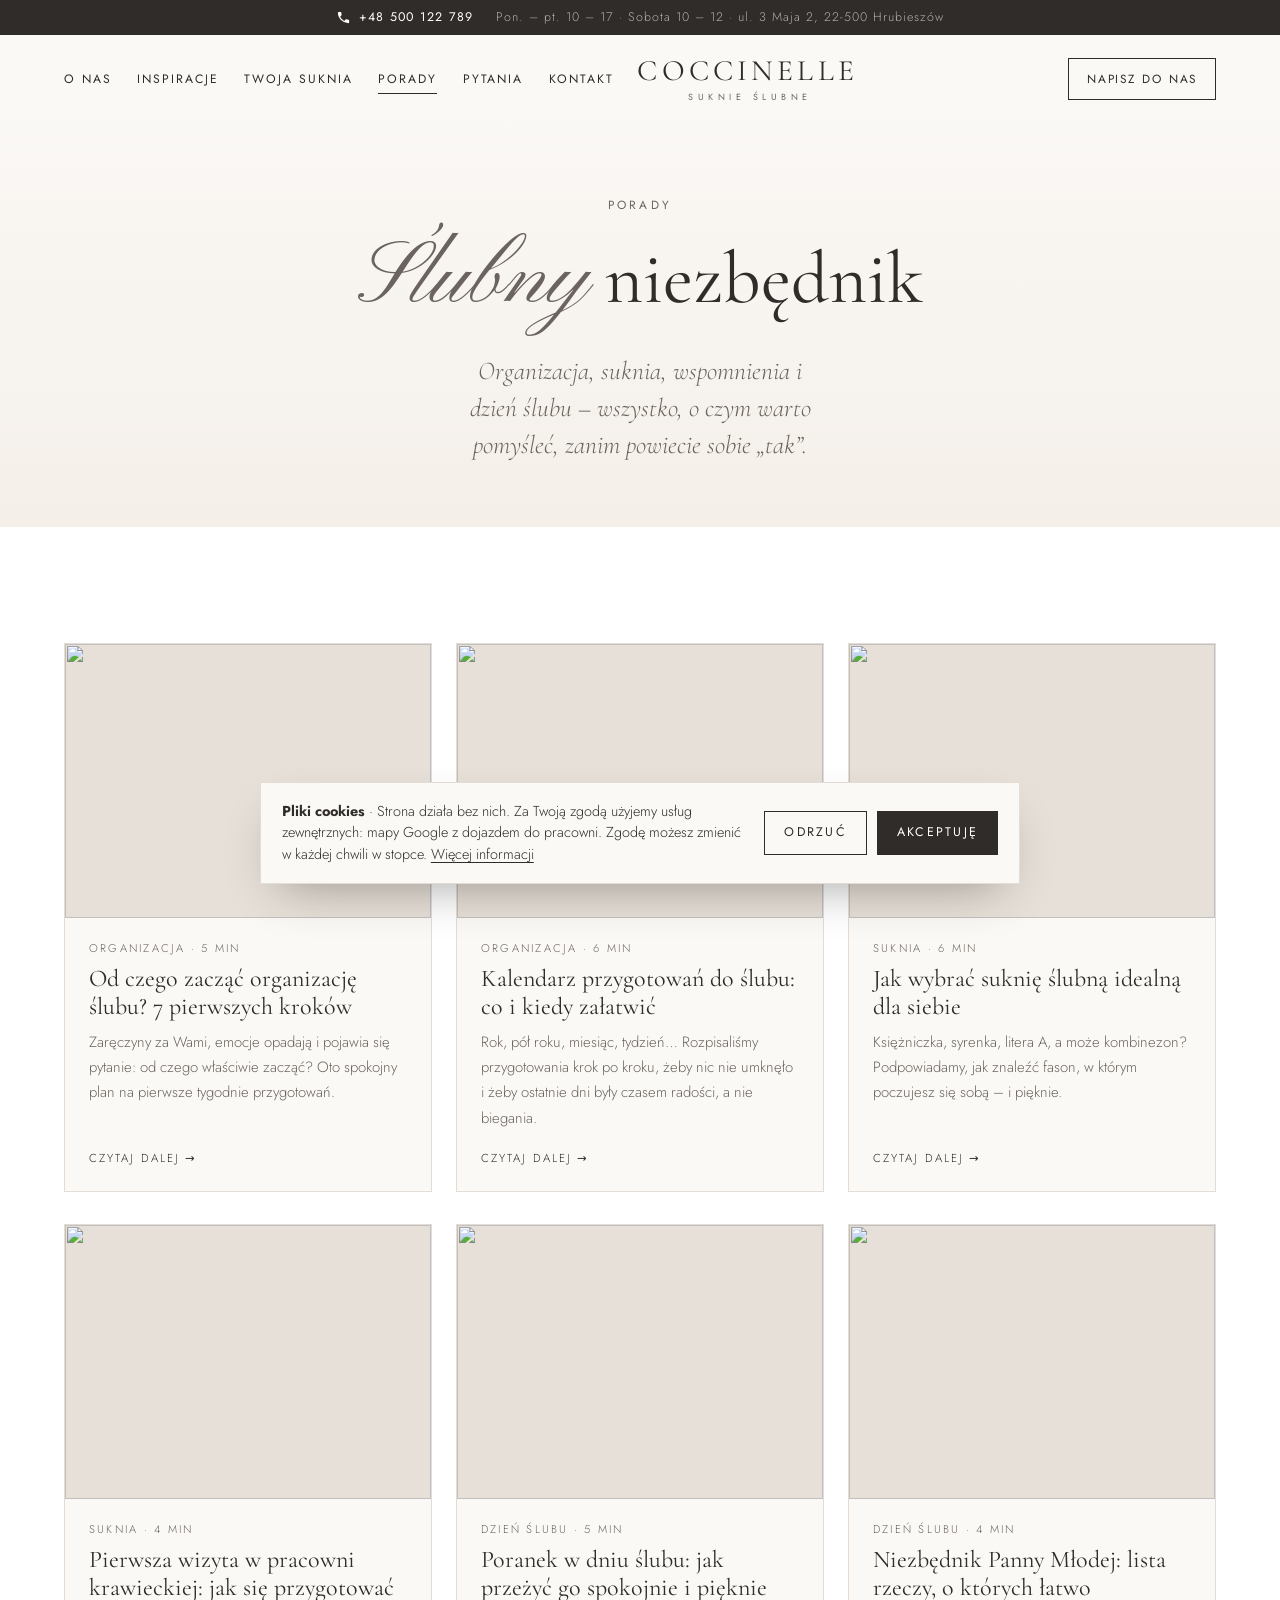
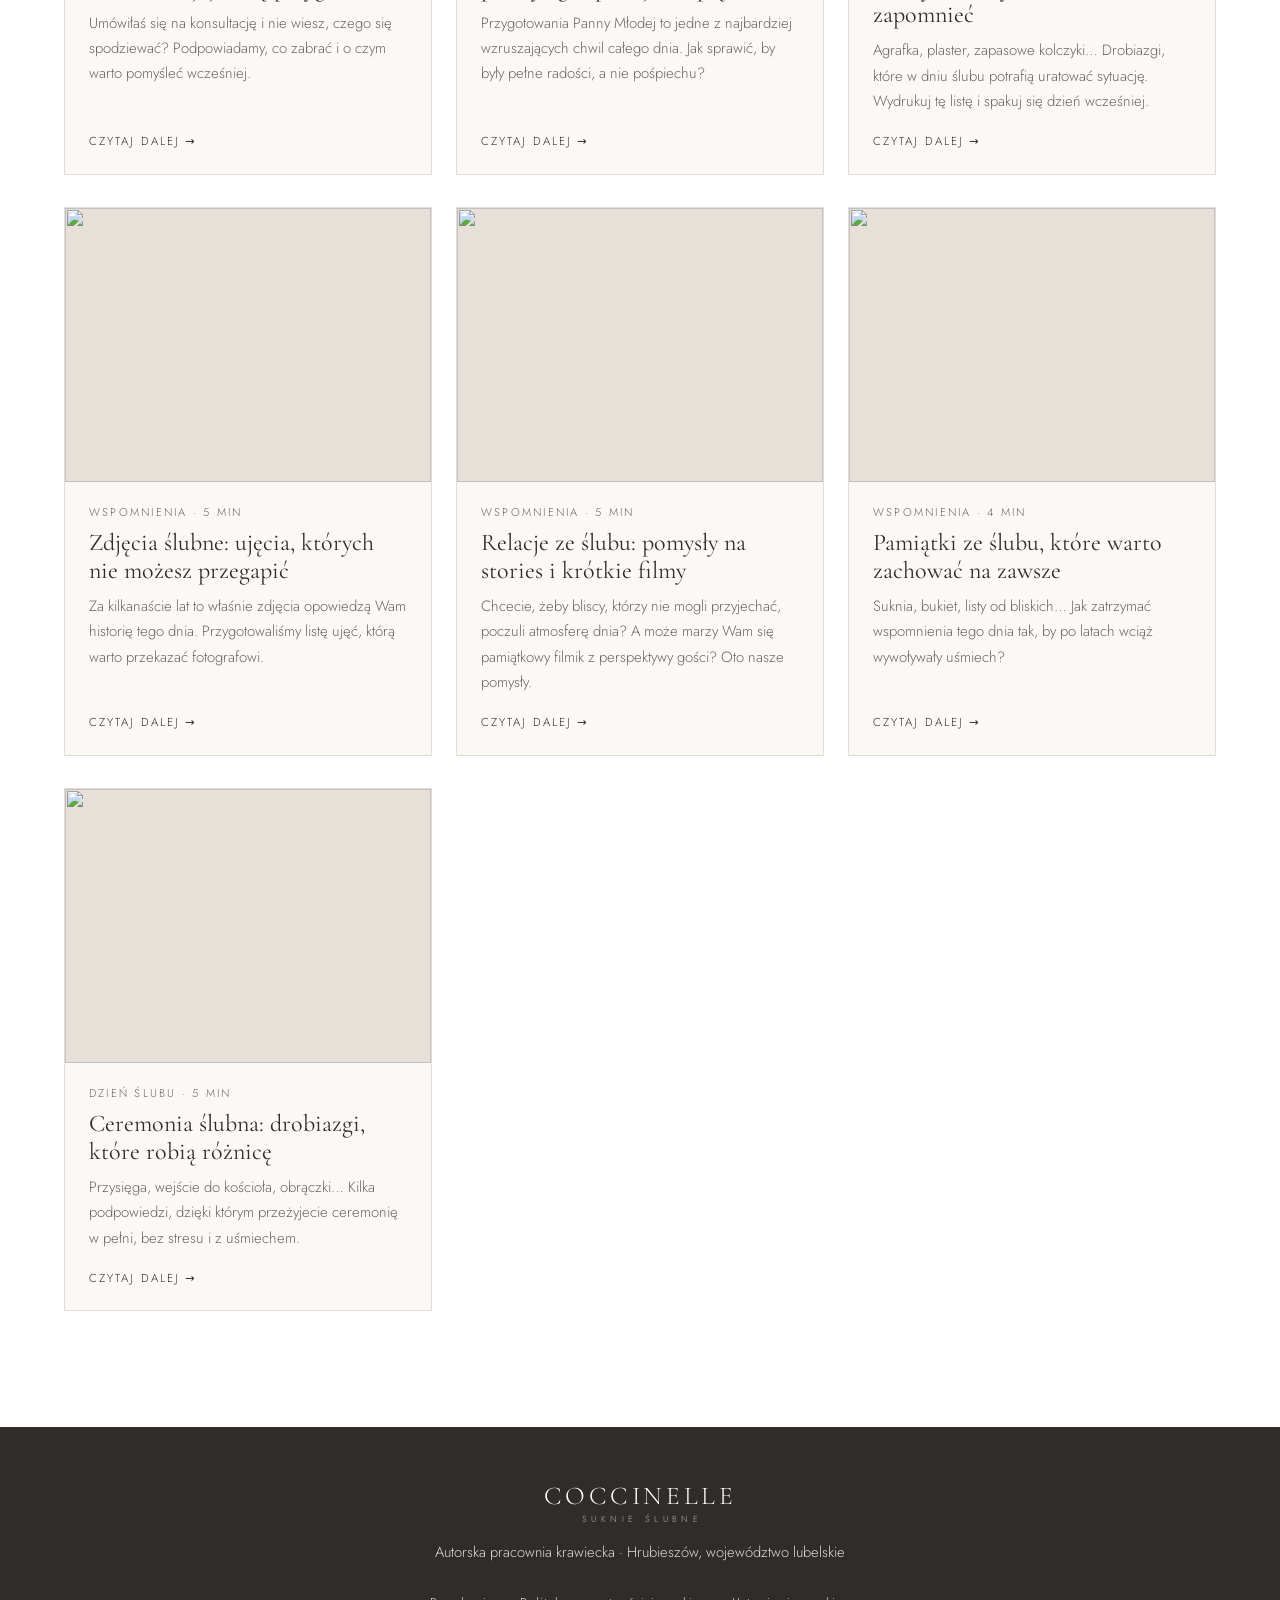
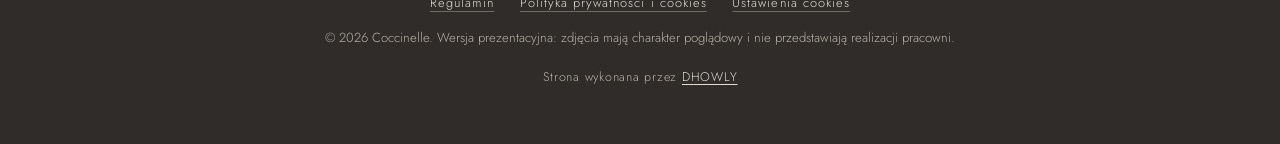
==== commit eccb5136: "Telefon na wierzchu: pasek u góry z numerem i godzinami, przyciski Zadzwoń / Napisz na dole na telef" ====
--- a/porady/index.html
+++ b/porady/index.html
@@ -10,8 +10,8 @@
 <meta property="og:type" content="website">
 <meta property="og:locale" content="pl_PL">
 <meta property="og:site_name" content="Coccinelle Suknie Ślubne">
-<meta property="og:url" content="https://pracowniacoccinelle.com/porady/">
-<link rel="canonical" href="https://pracowniacoccinelle.com/porady/">
+<meta property="og:url" content="https://dawoumkv.github.io/coccinelle/porady/">
+<link rel="canonical" href="https://dawoumkv.github.io/coccinelle/porady/">
 <meta name="twitter:card" content="summary_large_image">
 <meta property="og:image" content="https://images.unsplash.com/photo-1513128034602-7814ccaddd4e?auto=format&fit=crop&w=1200&q=80&h=630">
 <meta name="theme-color" content="#fbf9f6">
@@ -21,7 +21,7 @@
 <link rel="preconnect" href="https://fonts.gstatic.com" crossorigin>
 <link rel="preconnect" href="https://images.unsplash.com">
 <link href="https://fonts.googleapis.com/css2?family=Cormorant+Garamond:ital,wght@0,300;0,400;0,500;1,300;1,400&family=Jost:wght@300;400;500&family=Pinyon+Script&display=swap" rel="stylesheet">
-<link rel="stylesheet" href="../style.css?v=15">
+<link rel="stylesheet" href="../style.css?v=16">
 <script>document.documentElement.classList.add('js')</script>
 </head>
 <body class="blog-page">
@@ -144,9 +144,9 @@
   <p class="muted made-by" id="made-by" hidden></p>
 </footer>
 
-<script src="../i18n.js?v=15"></script>
-<script src="../content.js?v=15"></script>
-<script src="../script.js?v=15"></script>
-<script src="../footer.js?v=15"></script>
+<script src="../i18n.js?v=16"></script>
+<script src="../content.js?v=16"></script>
+<script src="../script.js?v=16"></script>
+<script src="../footer.js?v=16"></script>
 </body>
 </html>
--- a/style.css
+++ b/style.css
@@ -21,7 +21,7 @@
   --ease:cubic-bezier(.2,.7,.2,1);
 }
 *{box-sizing:border-box;margin:0;padding:0}
-html{scroll-behavior:smooth;scroll-padding-top:5.5rem;-webkit-text-size-adjust:100%}
+html{scroll-behavior:smooth;scroll-padding-top:7.5rem;-webkit-text-size-adjust:100%}
 body{font-family:var(--sans);font-weight:300;color:var(--text);background:var(--ivory);line-height:1.7;font-size:1rem;-webkit-font-smoothing:antialiased;overflow-x:hidden}
 body.modal-open,body.menu-open{overflow:hidden}
 img{display:block;max-width:100%;height:auto}
@@ -671,3 +671,26 @@
 .map-addr{font-family:var(--serif);font-size:1.5rem;color:var(--ink);margin-bottom:.5rem}
 .map-actions{display:flex;flex-wrap:wrap;gap:.7rem;justify-content:center;margin-top:1.3rem}
 .ct-map.is-off .map-route{position:static;background:none}
+
+/* ---------- Telefon: pasek u góry i przyciski na dole · Téléphone en avant ---------- */
+.topbar{position:fixed;top:0;left:0;right:0;z-index:61;height:2.2rem;background:var(--ink);color:#e9e2da;display:flex;justify-content:center;align-items:center;gap:1.4rem;font-size:.78rem;letter-spacing:.08em;padding:0 1rem;white-space:nowrap;overflow:hidden}
+.topbar a{color:#fff;text-decoration:none;display:inline-flex;align-items:center;gap:.5rem;font-weight:400;letter-spacing:.1em}
+.topbar a:hover span{text-decoration:underline;text-underline-offset:3px}
+.topbar svg{width:15px;height:15px}
+.tb-more{opacity:.72;overflow:hidden;text-overflow:ellipsis}
+body.has-topbar .nav{top:2.2rem}
+.callbar{display:none}
+@media (max-width:760px){
+  .tb-more{display:none}
+  .callbar{display:grid;grid-template-columns:1fr 1fr;position:fixed;left:0;right:0;bottom:0;z-index:58;box-shadow:0 -10px 24px -14px rgba(0,0,0,.35);padding-bottom:env(safe-area-inset-bottom);background:var(--ivory)}
+  .callbar a{display:flex;justify-content:center;align-items:center;gap:.55rem;min-height:3.4rem;font-size:.76rem;letter-spacing:.16em;text-transform:uppercase;text-decoration:none}
+  .callbar svg{width:17px;height:17px}
+  .cb-call{background:var(--ink);color:#fff}
+  .cb-write{color:var(--ink);border-top:1px solid var(--line)}
+  body.has-callbar{padding-bottom:3.4rem}
+  body.has-callbar .fav-pill{bottom:4.4rem}
+  body.has-callbar .fav-pill:not(.show){transform:translateY(calc(100% + 6rem))}
+  body.has-callbar .cookie-bar{bottom:4.2rem}
+  body.menu-open .callbar{display:none}
+}
+@media print{.topbar,.callbar{display:none!important}}
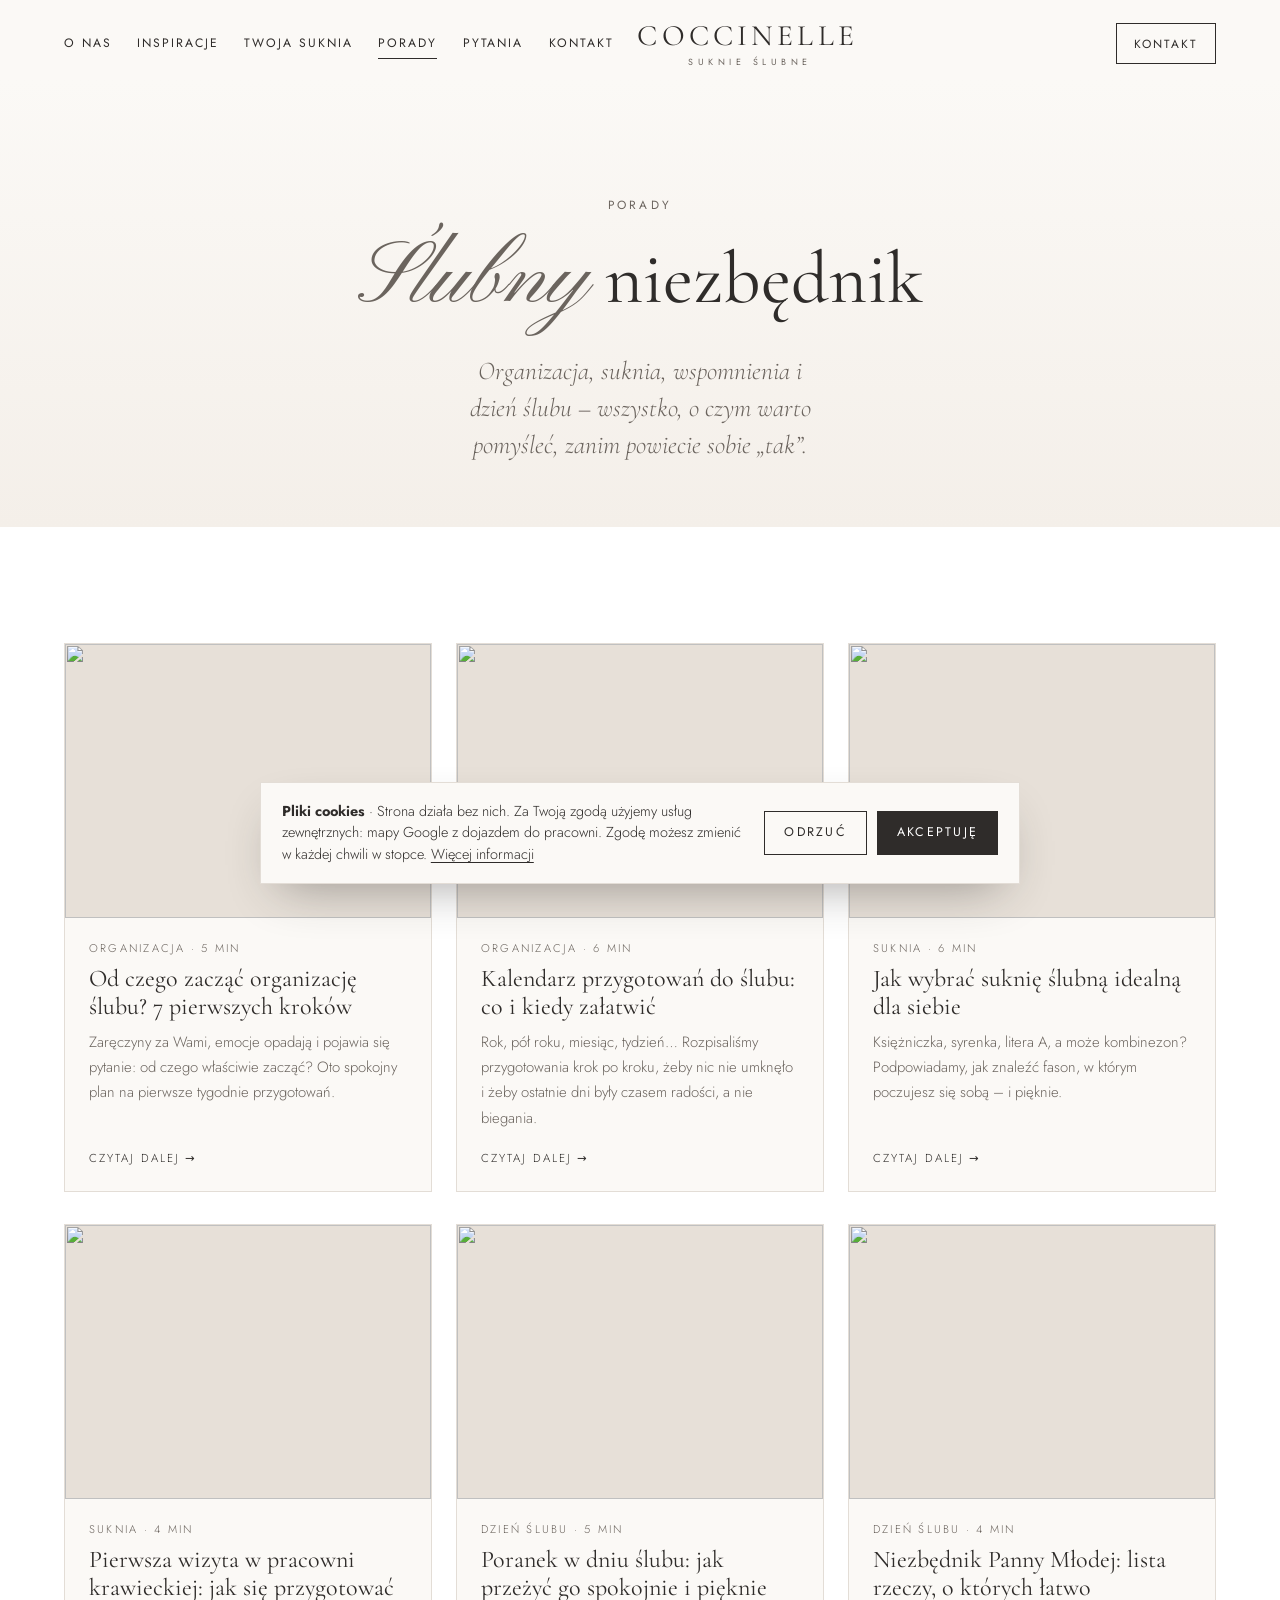
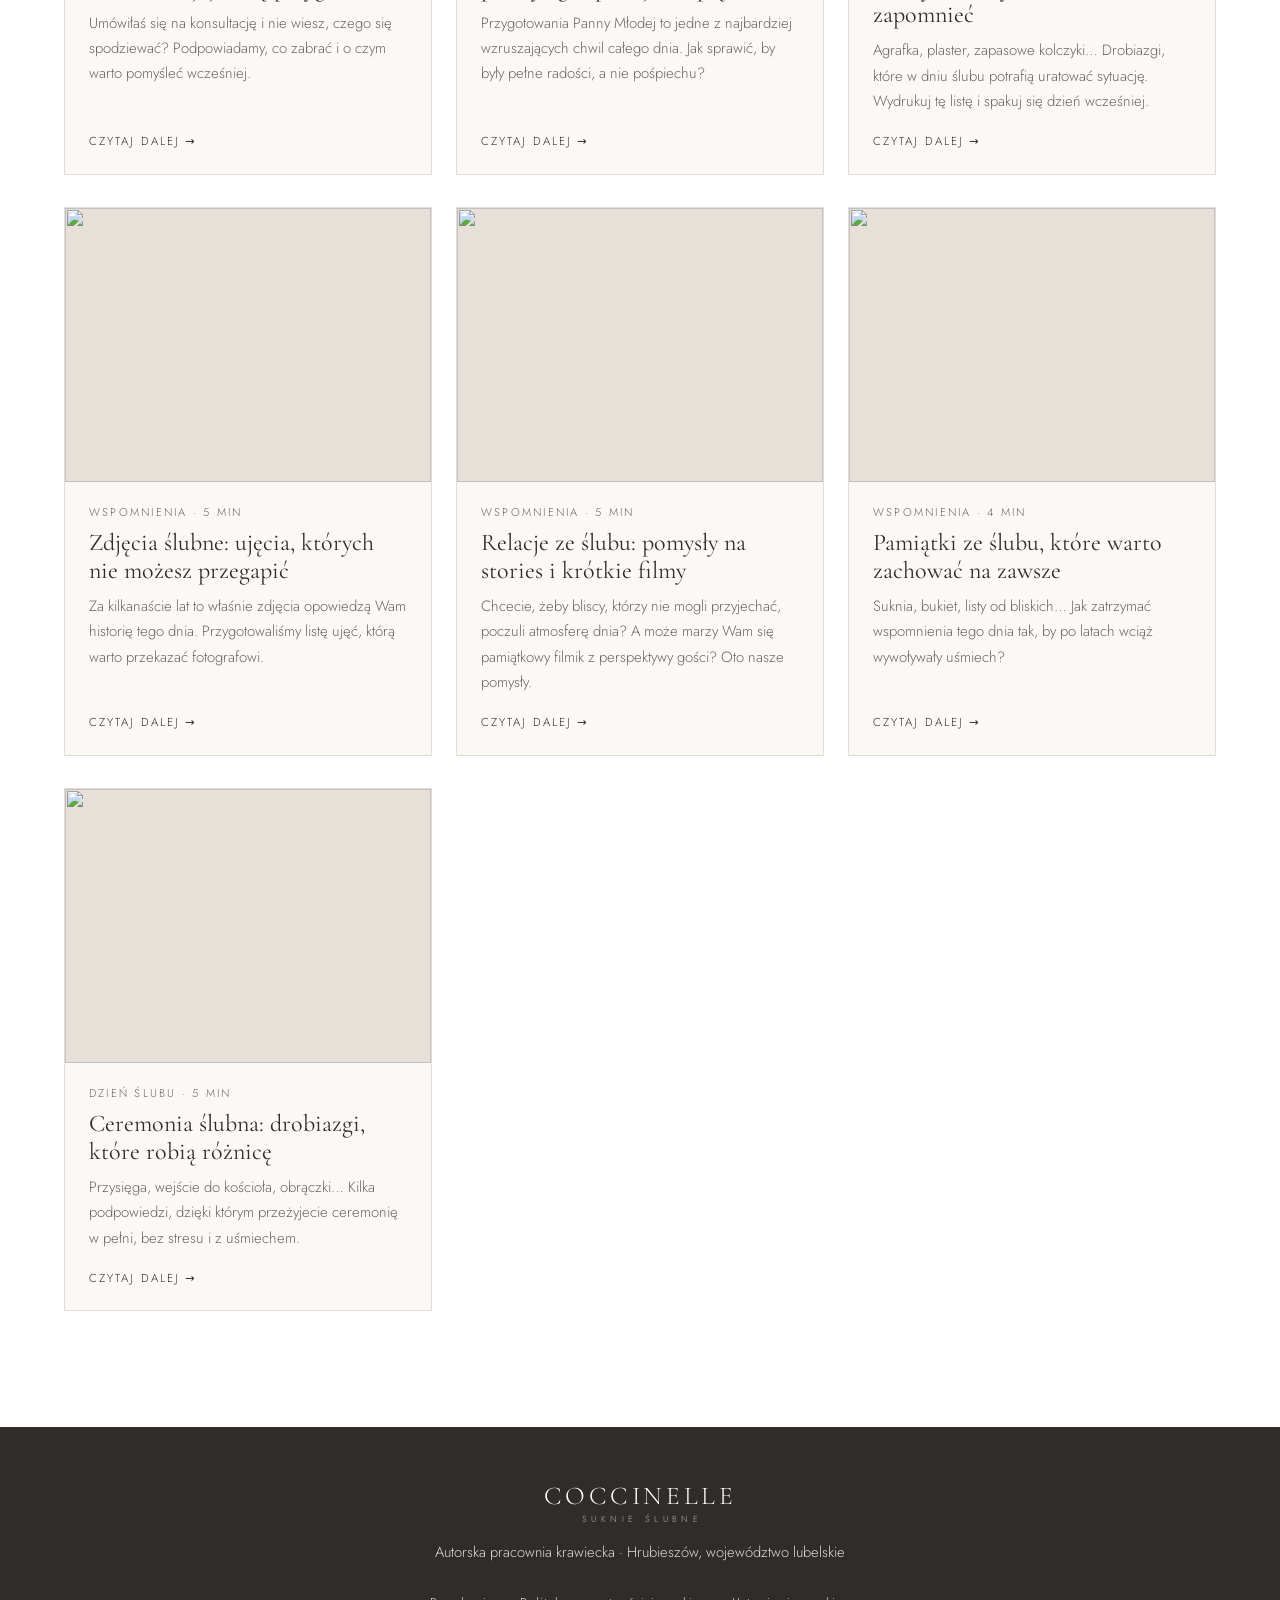
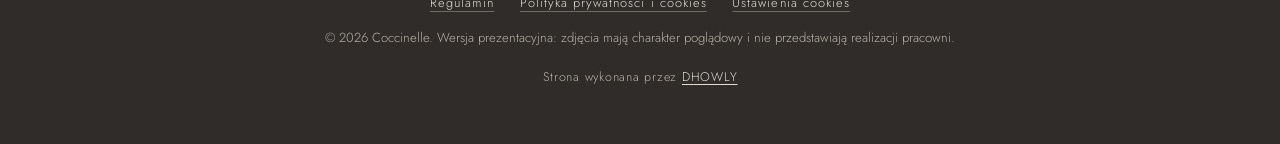
==== commit b24d2054: "Bez paska u góry: na ordi przycisk Kontakt (przewija do kontaktu), na telefonie tylko przyciski Zadz" ====
--- a/porady/index.html
+++ b/porady/index.html
@@ -21,7 +21,7 @@
 <link rel="preconnect" href="https://fonts.gstatic.com" crossorigin>
 <link rel="preconnect" href="https://images.unsplash.com">
 <link href="https://fonts.googleapis.com/css2?family=Cormorant+Garamond:ital,wght@0,300;0,400;0,500;1,300;1,400&family=Jost:wght@300;400;500&family=Pinyon+Script&display=swap" rel="stylesheet">
-<link rel="stylesheet" href="../style.css?v=16">
+<link rel="stylesheet" href="../style.css?v=17">
 <script>document.documentElement.classList.add('js')</script>
 </head>
 <body class="blog-page">
@@ -44,7 +44,7 @@
     <span class="brand-text">Coccinelle<small>Suknie Ślubne</small></span>
   </a>
   <div class="nav-right">
-    <a href="../index.html#wycena" class="nav-cta" data-i18n="nav.quote">Napisz do nas</a>
+    <a href="../index.html#kontakt" class="nav-cta" data-i18n="nav.contact">Kontakt</a>
   </div>
 </header>
 
@@ -144,9 +144,9 @@
   <p class="muted made-by" id="made-by" hidden></p>
 </footer>
 
-<script src="../i18n.js?v=16"></script>
-<script src="../content.js?v=16"></script>
-<script src="../script.js?v=16"></script>
-<script src="../footer.js?v=16"></script>
+<script src="../i18n.js?v=17"></script>
+<script src="../content.js?v=17"></script>
+<script src="../script.js?v=17"></script>
+<script src="../footer.js?v=17"></script>
 </body>
 </html>
--- a/style.css
+++ b/style.css
@@ -21,7 +21,7 @@
   --ease:cubic-bezier(.2,.7,.2,1);
 }
 *{box-sizing:border-box;margin:0;padding:0}
-html{scroll-behavior:smooth;scroll-padding-top:7.5rem;-webkit-text-size-adjust:100%}
+html{scroll-behavior:smooth;scroll-padding-top:5.5rem;-webkit-text-size-adjust:100%}
 body{font-family:var(--sans);font-weight:300;color:var(--text);background:var(--ivory);line-height:1.7;font-size:1rem;-webkit-font-smoothing:antialiased;overflow-x:hidden}
 body.modal-open,body.menu-open{overflow:hidden}
 img{display:block;max-width:100%;height:auto}
@@ -672,16 +672,9 @@
 .map-actions{display:flex;flex-wrap:wrap;gap:.7rem;justify-content:center;margin-top:1.3rem}
 .ct-map.is-off .map-route{position:static;background:none}
 
-/* ---------- Telefon: pasek u góry i przyciski na dole · Téléphone en avant ---------- */
-.topbar{position:fixed;top:0;left:0;right:0;z-index:61;height:2.2rem;background:var(--ink);color:#e9e2da;display:flex;justify-content:center;align-items:center;gap:1.4rem;font-size:.78rem;letter-spacing:.08em;padding:0 1rem;white-space:nowrap;overflow:hidden}
-.topbar a{color:#fff;text-decoration:none;display:inline-flex;align-items:center;gap:.5rem;font-weight:400;letter-spacing:.1em}
-.topbar a:hover span{text-decoration:underline;text-underline-offset:3px}
-.topbar svg{width:15px;height:15px}
-.tb-more{opacity:.72;overflow:hidden;text-overflow:ellipsis}
-body.has-topbar .nav{top:2.2rem}
+/* ---------- Telefon: przyciski na dole (mobile) · Barre d'appel ---------- */
 .callbar{display:none}
 @media (max-width:760px){
-  .tb-more{display:none}
   .callbar{display:grid;grid-template-columns:1fr 1fr;position:fixed;left:0;right:0;bottom:0;z-index:58;box-shadow:0 -10px 24px -14px rgba(0,0,0,.35);padding-bottom:env(safe-area-inset-bottom);background:var(--ivory)}
   .callbar a{display:flex;justify-content:center;align-items:center;gap:.55rem;min-height:3.4rem;font-size:.76rem;letter-spacing:.16em;text-transform:uppercase;text-decoration:none}
   .callbar svg{width:17px;height:17px}
@@ -693,4 +686,4 @@
   body.has-callbar .cookie-bar{bottom:4.2rem}
   body.menu-open .callbar{display:none}
 }
-@media print{.topbar,.callbar{display:none!important}}
+@media print{.callbar{display:none!important}}
